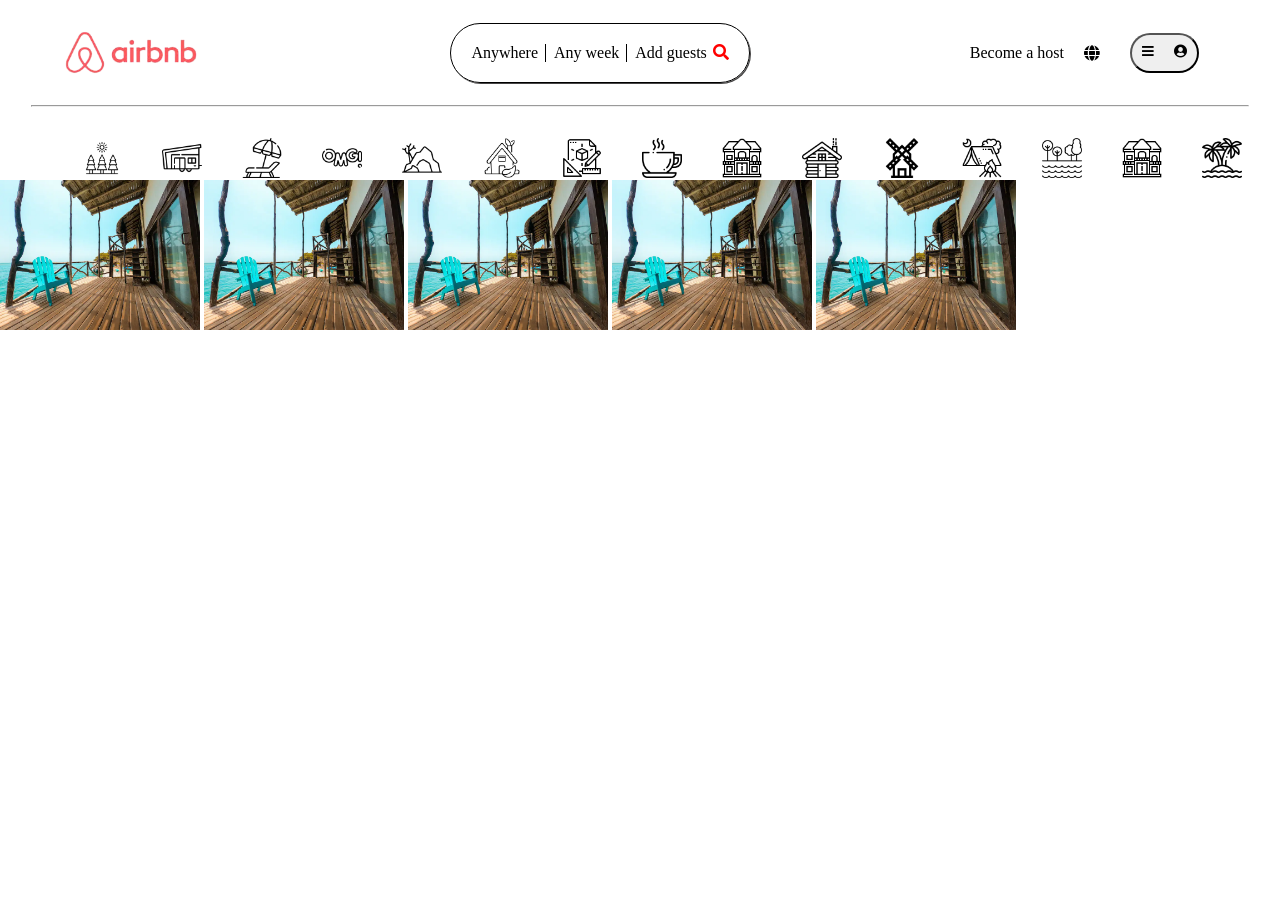
==== index.html @ 27204eac "add navbar" ====
<!DOCTYPE html>
<html lang="en">

<head>
    <meta charset="UTF-8">
    <meta http-equiv="X-UA-Compatible" content="IE=edge">
    <meta name="viewport" content="width=device-width, initial-scale=1.0">
    <link rel="stylesheet" href="/css/style.css">
    <link rel="shortcut icon" href="/img/download-removebg-preview.png" type="image/x-icon">
    <link rel="stylesheet" href="fontawesome-free-5.15.2-web/css/all.css">
    <title>Airbnb</title>

</head>

<body>
    <div class="navbar">
        <div class="first-layer">
            <div class="logo">
                <img src="/img/download-removebg-preview (1).png" alt="" width="200px" height="100px">
            </div>

            <div class="nav-links">
                <a href="" class="">Anywhere</a>
                <span class="navlink"></span>
                <a href="" class=""> Any week</a>
                <span class="navlink"></span>
                <a href="">Add guests</a>
                <i class="fa fa-search" aria-hidden="true" style="color: red;"></i>
            </div>
            <div class="new-container">
                <div class="p-tag">
                    <p>Become a host</p>
                </div>

                <div class="icons">
                    <i class="fa fa-globe" aria-hidden="true"></i>
                    <button>
                        <i class="fa fa-bars" aria-hidden="true"></i>
                        <i class="fa fa-user-circle" aria-hidden="true"></i>
                    </button>
                </div>
            </div>
        </div>
        <hr>
        <div class="second-layer">
            <div class="images">
                <img src="/img/trees.png" width="45px">
                <img src="/img/tiny-house.png" width="45px">
                <img src="/img/sunbed.png" width="45px">
                <img src="/img/omg.png" width="45px">
                <img src="/img/cave.png" width="45px">
                <img src="/img/green-house-removebg-preview.png" width="45px">
                <img src="/img/graphic-design.png" width="45px">
                <img src="/img/coffee-cup.png" width="45px">
                <img src="/img/home.png" width="45px">
                <img src="/img/cabin.png" width="45px">
                <img src="/img/windmill.png" width="45px">
                <img src="/img/tent.png" width="45px">
                <img src="/img/lake.png" width="45px">
                <img src="/img/home.png" width="45px">
                <img src="img/island.png" width="45px">
            </div>
        </div>
    </div>

    <!-- Container for the image gallery -->


    <!-- row col method -->
    <div class="row">
        <div class="col-2">
            <img src="/img/02f03e7a-59e4-40a9-b088-71021603fc66.webp" alt="">
            <img src="/img/02f03e7a-59e4-40a9-b088-71021603fc66.webp" alt="">
            <img src="/img/02f03e7a-59e4-40a9-b088-71021603fc66.webp" alt="">
            <img src="/img/02f03e7a-59e4-40a9-b088-71021603fc66.webp" alt="">
            <img src="/img/02f03e7a-59e4-40a9-b088-71021603fc66.webp" alt="">
        </div>
        
    </div>



    <!-- close -->
    <!-- <div class="container">
        <div class="mySlides">
            <img src="/img/02f03e7a-59e4-40a9-b088-71021603fc66.webp" style="width:50%">
        </div>

        <div class="mySlides">
            <img src="/img/1db5e3c8-6149-460f-9f23-695d9dd7a468.webp" style="width:50%">
        </div>

        <div class="mySlides">
            <img src="/img/2d3bdedf-6ffc-4c17-9a3a-a6cb02e2974f.webp" style="width:50%">
        </div>

        <div class="mySlides">
            <img src="/img/3ab26b8b-cc4c-4766-ad1a-dfa51538f2ac.webp" style="width:50%">
        </div>

        <div class="mySlides">
            <img src="/img/5b50ac57-8eca-4b8b-be51-43a7155ed37a.jpeg" style="width:50%">
        </div>

        <div class="mySlides">
            <img src="/img/7cf358b9-e8c5-4067-9ac5-014784387e22.jpeg" style="width:50%">
        </div>

        <div class="mySlides">
            <img src="/img/ce65e0e2-eeb8-4b4a-a4ae-48a7f37be4fc.webp" style="width:50%">
        </div>

        <div class="mySlides">
            <img src="/img/da933719-effb-448e-8732-e7fdc5e0951a.webp" style="width:50%">
        </div>

        <div class="mySlides">
            <img src="/img/df072e91-5a50-4c04-ac97-80aad69ec55d.webp" style="width:50%">
        </div>

        <div class="mySlides">
            <img src="/img/f1f4f807-b77f-4223-98f0-3afaa11520f6.webp" style="width:50%">
        </div>

        <div class="mySlides">
            <img src="/img/fa6ed6b1-1197-42de-831c-b58bb6d2a007.webp" style="width:50%">
        </div> -->











    </div>





</body>

</html>
---- css/style.css ----
* {
    margin: 0;
    padding: 0;
    box-sizing: border-box;
}

.navbar {
    margin-right: 30px;
    margin-left: 30px;
    box-shadow: rgb(158, 155, 155);
    border: 1px solid white;
}

.first-layer{
    display: flex;
    justify-content: space-between;
    align-items: center;    
}

.nav-links {
    display: flex;
    justify-content: space-between;
    box-shadow: 1px 1px rgb(71, 70, 70);
    width: 300px;
    padding: 20px 20px;
    border: 1px solid;
    border-radius: 90px;
    box-shadow: rgb(204, 197, 197);
}

.new-container {
    display: flex;
    justify-content: space-between;
    /* gap: 20px; */
    align-items: center;
}

.nav-links a {
    text-decoration: none;
    color: black;
}

.icons {
    display: flex;
    justify-content: space-between;
    align-items: center;
    gap: 30px;
    margin-left: 20px;
    margin-right: 50px;
}

button {
    display: flex;
    justify-content: space-around;
    gap: 20px;
    box-shadow: white;
    border-radius: 30px;
    height: 40px;
    padding: 10px;
}

.navlink{
    border-right: 1px solid black;
    margin-right: 2px; 
}

.second-layer{
    display: flex;
    border: 1px solid white;
}

.images{
    display: flex;
    width: 30px;
    height: 40px;
    justify-content: space-between;
    gap: 40px;
    margin-right: 50px;
    margin-left: 50px;
    margin-top: 30px;
}

.container{
    display: flex;
    margin-top: 60px;
    margin: 90px;
}

.row img{
    width: 200px;
}
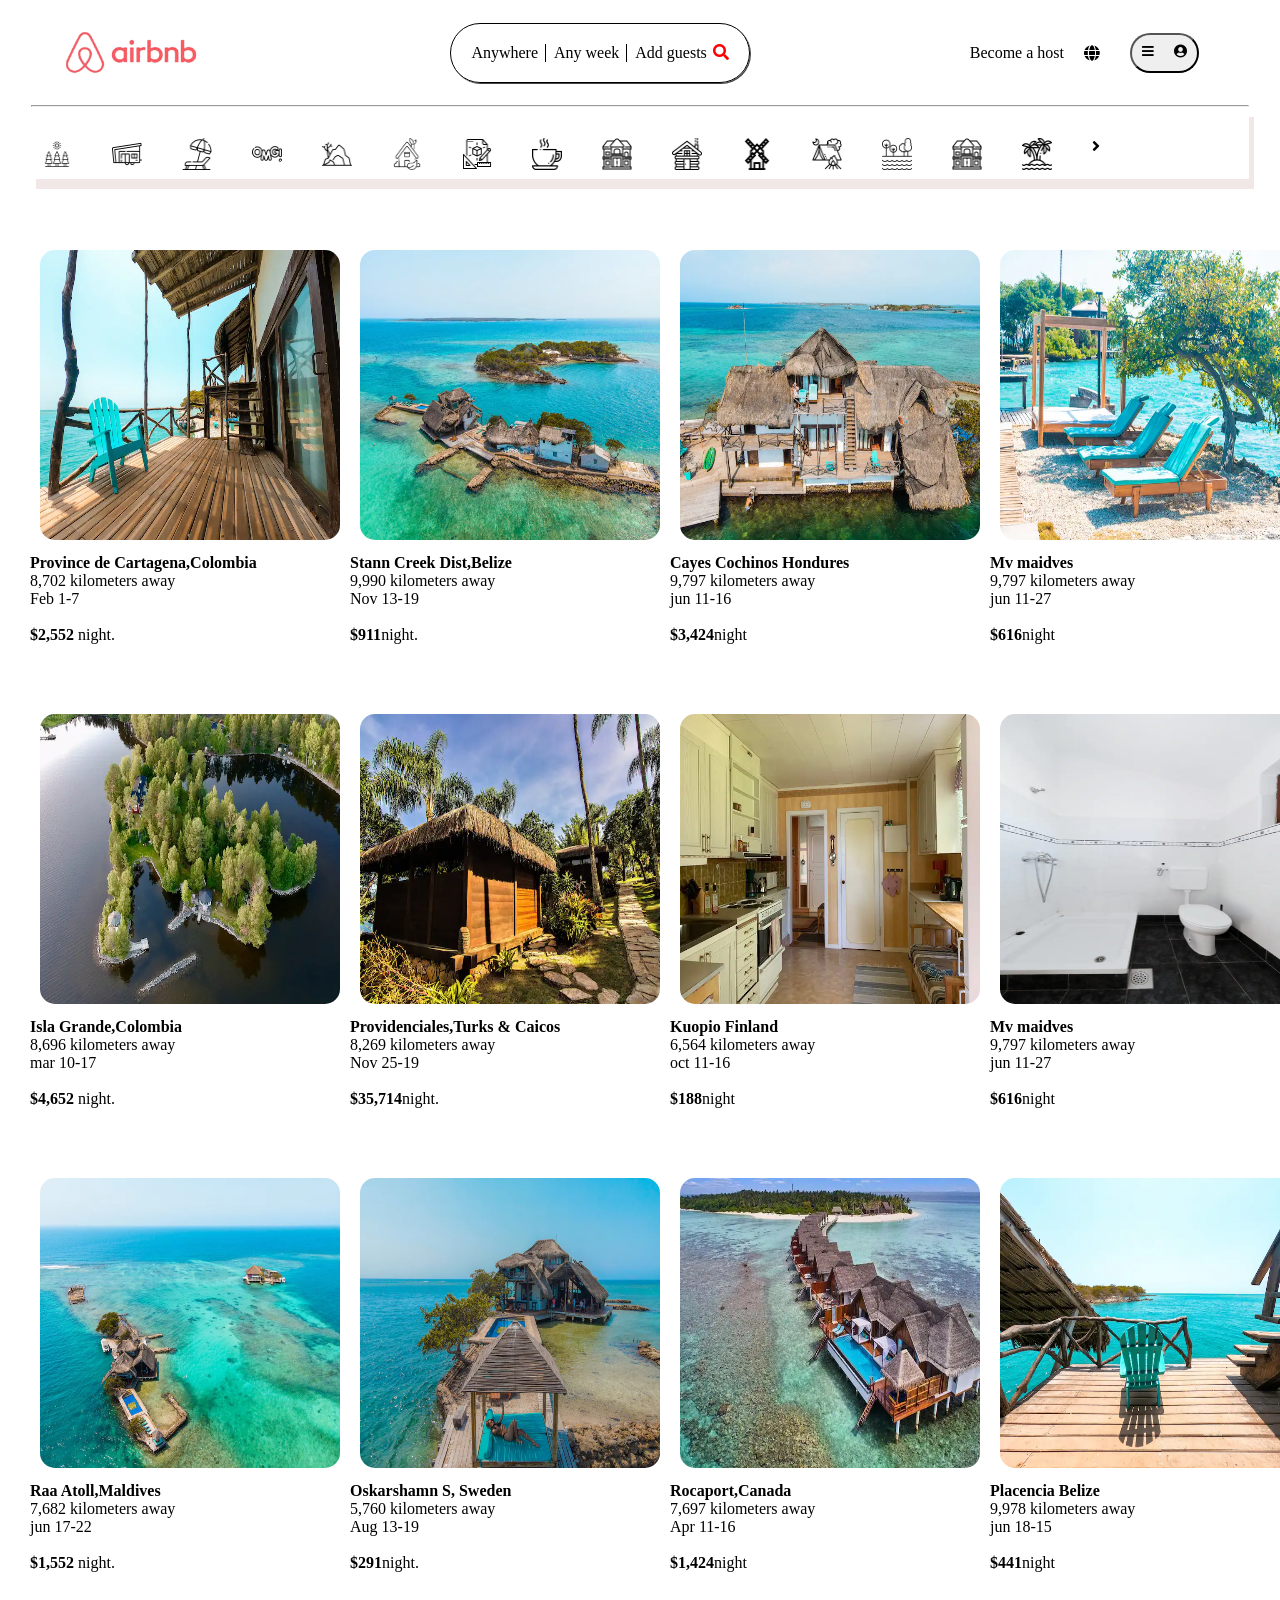
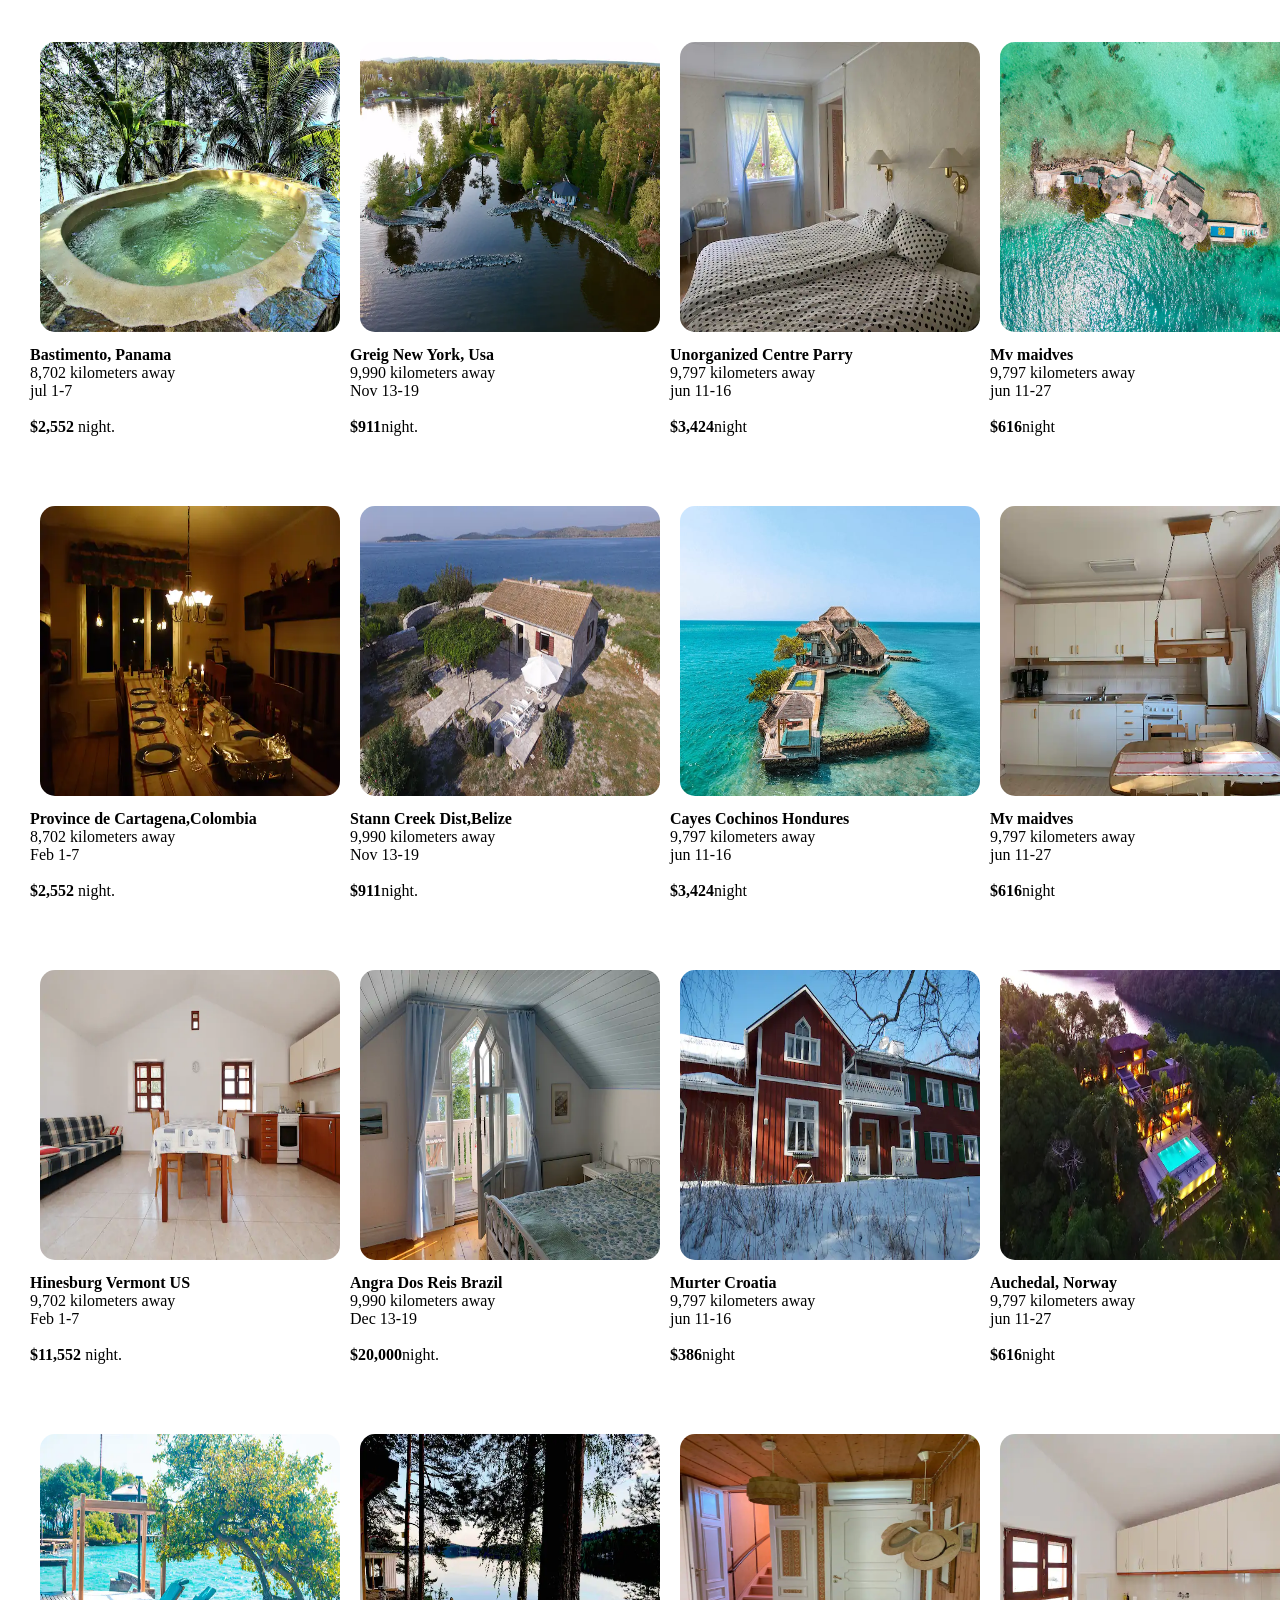
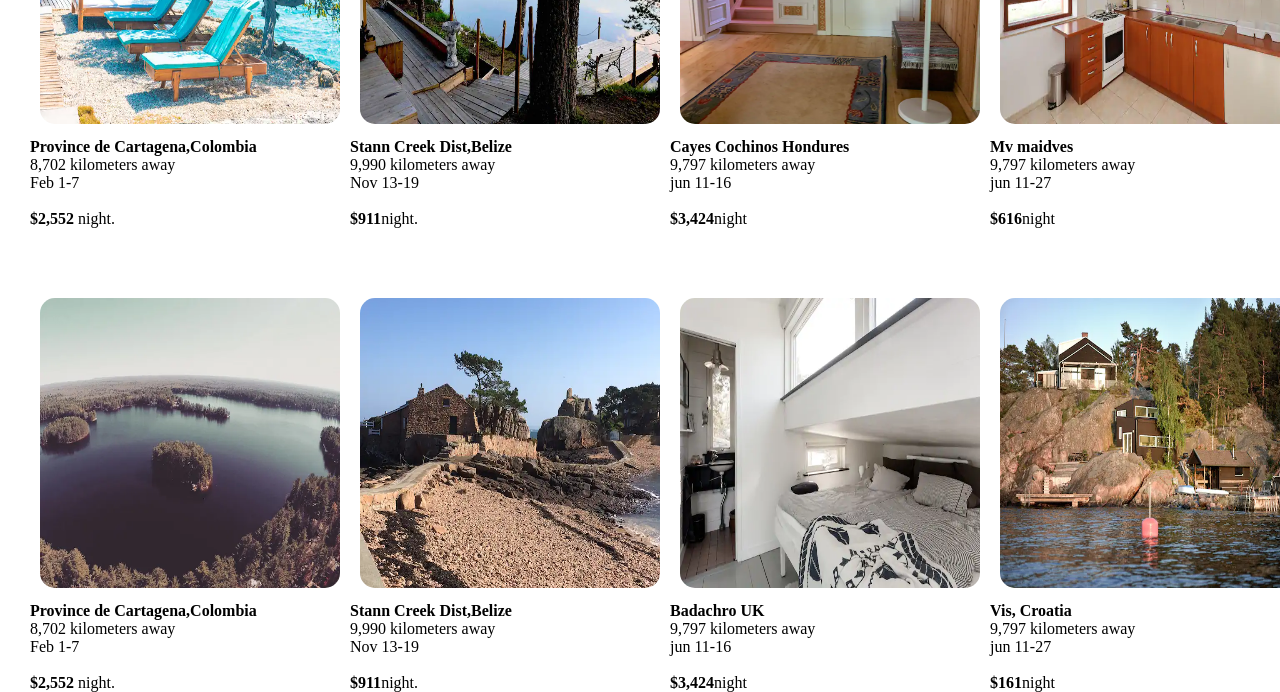
==== commit 07da2c0f: "complete navbar design, add body" ====
--- a/index.html
+++ b/index.html
@@ -44,100 +44,370 @@
         <hr>
         <div class="second-layer">
             <div class="images">
-                <img src="/img/trees.png" width="45px">
-                <img src="/img/tiny-house.png" width="45px">
-                <img src="/img/sunbed.png" width="45px">
-                <img src="/img/omg.png" width="45px">
-                <img src="/img/cave.png" width="45px">
-                <img src="/img/green-house-removebg-preview.png" width="45px">
-                <img src="/img/graphic-design.png" width="45px">
-                <img src="/img/coffee-cup.png" width="45px">
-                <img src="/img/home.png" width="45px">
-                <img src="/img/cabin.png" width="45px">
-                <img src="/img/windmill.png" width="45px">
-                <img src="/img/tent.png" width="45px">
-                <img src="/img/lake.png" width="45px">
-                <img src="/img/home.png" width="45px">
-                <img src="img/island.png" width="45px">
+                <img src="/img/trees.png">
+                <img src="/img/tiny-house.png">
+                <img src="/img/sunbed.png">
+                <img src="/img/omg.png">
+                <img src="/img/cave.png">
+                <img src="/img/green-house-removebg-preview.png">
+                <img src="/img/graphic-design.png">
+                <img src="/img/coffee-cup.png">
+                <img src="/img/home.png">
+                <img src="/img/cabin.png">
+                <img src="/img/windmill.png">
+                <img src="/img/tent.png">
+                <img src="/img/lake.png">
+                <img src="/img/home.png">
+                <img src="img/island.png">
+                <i class="fa fa-angle-right" aria-hidden="true"></i>
             </div>
         </div>
     </div>
 
-    <!-- Container for the image gallery -->
-
-
-    <!-- row col method -->
-    <div class="row">
-        <div class="col-2">
-            <img src="/img/02f03e7a-59e4-40a9-b088-71021603fc66.webp" alt="">
-            <img src="/img/02f03e7a-59e4-40a9-b088-71021603fc66.webp" alt="">
-            <img src="/img/02f03e7a-59e4-40a9-b088-71021603fc66.webp" alt="">
-            <img src="/img/02f03e7a-59e4-40a9-b088-71021603fc66.webp" alt="">
-            <img src="/img/02f03e7a-59e4-40a9-b088-71021603fc66.webp" alt="">
-        </div>
-        
-    </div>
-
-
-
-    <!-- close -->
-    <!-- <div class="container">
-        <div class="mySlides">
-            <img src="/img/02f03e7a-59e4-40a9-b088-71021603fc66.webp" style="width:50%">
-        </div>
-
-        <div class="mySlides">
-            <img src="/img/1db5e3c8-6149-460f-9f23-695d9dd7a468.webp" style="width:50%">
-        </div>
-
-        <div class="mySlides">
-            <img src="/img/2d3bdedf-6ffc-4c17-9a3a-a6cb02e2974f.webp" style="width:50%">
-        </div>
-
-        <div class="mySlides">
-            <img src="/img/3ab26b8b-cc4c-4766-ad1a-dfa51538f2ac.webp" style="width:50%">
-        </div>
-
-        <div class="mySlides">
-            <img src="/img/5b50ac57-8eca-4b8b-be51-43a7155ed37a.jpeg" style="width:50%">
-        </div>
-
-        <div class="mySlides">
-            <img src="/img/7cf358b9-e8c5-4067-9ac5-014784387e22.jpeg" style="width:50%">
-        </div>
-
-        <div class="mySlides">
-            <img src="/img/ce65e0e2-eeb8-4b4a-a4ae-48a7f37be4fc.webp" style="width:50%">
-        </div>
-
-        <div class="mySlides">
-            <img src="/img/da933719-effb-448e-8732-e7fdc5e0951a.webp" style="width:50%">
-        </div>
-
-        <div class="mySlides">
-            <img src="/img/df072e91-5a50-4c04-ac97-80aad69ec55d.webp" style="width:50%">
-        </div>
-
-        <div class="mySlides">
-            <img src="/img/f1f4f807-b77f-4223-98f0-3afaa11520f6.webp" style="width:50%">
-        </div>
-
-        <div class="mySlides">
-            <img src="/img/fa6ed6b1-1197-42de-831c-b58bb6d2a007.webp" style="width:50%">
-        </div> -->
-
-
-
-
-
-
-
-
-
-
-
-    </div>
-
+    <div class="container">
+        <div class="mySlides">
+            <img src="/img/02f03e7a-59e4-40a9-b088-71021603fc66.webp" class="font">
+            <p>
+                <b>Province de Cartagena,Colombia</b><br>
+                8,702 kilometers away <br>
+                Feb 1-7
+                <br><br>
+                <b>$2,552</b> night.
+            </p>
+        </div>
+
+        <div class="mySlides">
+            <img src="/img/1db5e3c8-6149-460f-9f23-695d9dd7a468.webp" class="font">
+            <p><b>Stann Creek Dist,Belize</b><br>
+                9,990 kilometers away <br>
+                Nov 13-19
+                <br><br>
+                <b>$911</b>night.
+            </p>
+        </div>
+
+        <div class="mySlides">
+            <img src="/img/2d3bdedf-6ffc-4c17-9a3a-a6cb02e2974f.webp" class="font">
+            <p><b>Cayes Cochinos Hondures</b><br>
+                9,797 kilometers away <br>
+                jun 11-16
+                <br><br>
+                <b>$3,424</b>night
+            </p>
+        </div>
+
+        <div class="mySlides">
+            <img src="/img/3ab26b8b-cc4c-4766-ad1a-dfa51538f2ac.webp" class="font">
+            <p><b>Mv maidves</b><br>
+                9,797 kilometers away <br>
+                jun 11-27
+                <br><br>
+                <b>$616</b>night
+            </p>
+        </div>
+    </div>
+
+
+    <div class="container">
+        <div class="mySlides">
+            <img src="/img/c0e10c8f-d0c3-4875-bae8-0f664a55bbc6.webp" class="font">
+            <p>
+                <b>Isla Grande,Colombia</b><br>
+                8,696 kilometers away <br>
+                mar 10-17
+                <br><br>
+                <b>$4,652</b> night.
+            </p>
+        </div>
+
+        <div class="mySlides">
+            <img src="/img/eecb330a-2f70-4546-8cc1-e11195409f6b.webp" class="font">
+            <p><b>Providenciales,Turks & Caicos</b><br>
+                8,269 kilometers away <br>
+                Nov 25-19
+                <br><br>
+                <b>$35,714</b>night.
+            </p>
+        </div>
+
+        <div class="mySlides">
+            <img src="/img/e3e20bc2-7a51-4d17-bc3c-e04f9df73155.webp" class="font">
+            <p><b>Kuopio Finland</b><br>
+                6,564 kilometers away <br>
+                oct 11-16
+                <br><br>
+                <b>$188</b>night
+            </p>
+        </div>
+
+        <div class="mySlides">
+            <img src="/img/e0e9b6a7-aa42-44ce-92d2-edae0b84a7ea.webp" class="font">
+            <p><b>Mv maidves</b><br>
+                9,797 kilometers away <br>
+                jun 11-27
+                <br><br>
+                <b>$616</b>night
+            </p>
+        </div>
+    </div>
+
+    <div class="container">
+        <div class="mySlides">
+            <img src="/img/df072e91-5a50-4c04-ac97-80aad69ec55d.webp" class="font">
+            <p>
+                <b>Raa Atoll,Maldives</b><br>
+                7,682 kilometers away <br>
+                jun 17-22
+                <br><br>
+                <b>$1,552</b> night.
+            </p>
+        </div>
+
+        <div class="mySlides">
+            <img src="/img/da933719-effb-448e-8732-e7fdc5e0951a.webp" class="font">
+            <p><b>Oskarshamn S, Sweden</b><br>
+                5,760 kilometers away <br>
+                Aug 13-19
+                <br><br>
+                <b>$291</b>night.
+            </p>
+        </div>
+
+        <div class="mySlides">
+            <img src="/img/d727cf6e-4787-4b38-a86f-0cd8d91d02b2.webp" class="font">
+            <p><b>Rocaport,Canada</b><br>
+                7,697 kilometers away <br>
+                Apr 11-16
+                <br><br>
+                <b>$1,424</b>night
+            </p>
+        </div>
+
+        <div class="mySlides">
+            <img src="/img/ce65e0e2-eeb8-4b4a-a4ae-48a7f37be4fc.webp" class="font">
+            <p><b>Placencia Belize</b><br>
+                9,978 kilometers away <br>
+                jun 18-15
+                <br><br>
+                <b>$441</b>night
+            </p>
+        </div>
+    </div>
+
+    <div class="container">
+        <div class="mySlides">
+            <img src="/img/ccec5463-c9fc-4b2d-850b-d9b15eccf468.webp" class="font">
+            <p>
+                <b>Bastimento, Panama</b><br>
+                8,702 kilometers away <br>
+                jul 1-7
+                <br><br>
+                <b>$2,552</b> night.
+            </p>
+        </div>
+
+        <div class="mySlides">
+            <img src="/img/bce3df01-38a9-4b81-a7e0-78adf6848d72.webp" class="font">
+            <p><b>Greig New York, Usa</b><br>
+                9,990 kilometers away <br>
+                Nov 13-19
+                <br><br>
+                <b>$911</b>night.
+            </p>
+        </div>
+
+        <div class="mySlides">
+            <img src="/img/a604112b-725f-4527-b857-bf537ee2585a.webp" class="font">
+            <p><b>Unorganized Centre Parry </b><br>
+                9,797 kilometers away <br>
+                jun 11-16
+                <br><br>
+                <b>$3,424</b>night
+            </p>
+        </div>
+
+        <div class="mySlides">
+            <img src="/img/9b06d931-4837-46b2-acc3-f5c4d44fc979.webp" class="font">
+            <p><b>Mv maidves</b><br>
+                9,797 kilometers away <br>
+                jun 11-27
+                <br><br>
+                <b>$616</b>night
+            </p>
+        </div>
+    </div>
+
+    <div class="container">
+        <div class="mySlides">
+            <img src="/img/9a9f507e-3307-4628-b4d6-83df2e8604bb.webp" class="font">
+            <p>
+                <b>Province de Cartagena,Colombia</b><br>
+                8,702 kilometers away <br>
+                Feb 1-7
+                <br><br>
+                <b>$2,552</b> night.
+            </p>
+        </div>
+
+        <div class="mySlides">
+            <img src="/img/9a913df5-4c6e-4833-b0c4-6f0084666f79.webp" class="font">
+            <p><b>Stann Creek Dist,Belize</b><br>
+                9,990 kilometers away <br>
+                Nov 13-19
+                <br><br>
+                <b>$911</b>night.
+            </p>
+        </div>
+
+        <div class="mySlides">
+            <img src="/img/7cf358b9-e8c5-4067-9ac5-014784387e22.jpeg" class="font">
+            <p><b>Cayes Cochinos Hondures</b><br>
+                9,797 kilometers away <br>
+                jun 11-16
+                <br><br>
+                <b>$3,424</b>night
+            </p>
+        </div>
+
+        <div class="mySlides">
+            <img src="/img/722a6794-f208-478c-a104-9711003e6615.webp" class="font">
+            <p><b>Mv maidves</b><br>
+                9,797 kilometers away <br>
+                jun 11-27
+                <br><br>
+                <b>$616</b>night
+            </p>
+        </div>
+    </div>
+
+    <div class="container">
+        <div class="mySlides">
+            <img src="/img/57fd9c4e-b632-4569-ac5f-b3bc3eab3644.webp" class="font">
+            <p>
+                <b>Hinesburg Vermont US</b><br>
+                9,702 kilometers away <br>
+                Feb 1-7
+                <br><br>
+                <b>$11,552</b> night.
+            </p>
+        </div>
+
+        <div class="mySlides">
+            <img src="/img/4beaa158-621c-42dc-9941-d9605e252db4.webp" class="font">
+            <p><b>Angra Dos Reis Brazil</b><br>
+                9,990 kilometers away <br>
+                Dec 13-19
+                <br><br>
+                <b>$20,000</b>night.
+            </p>
+        </div>
+
+        <div class="mySlides">
+            <img src="/img/4b67a4b2-7f76-4bc0-b8cb-5a1ca67882e5.webp" class="font">
+            <p><b>Murter Croatia</b><br>
+                9,797 kilometers away <br>
+                jun 11-16
+                <br><br>
+                <b>$386</b>night
+            </p>
+        </div>
+
+        <div class="mySlides">
+            <img src="/img/3e37a3ee-6471-4356-b7ca-6856ab59b104.webp" class="font">
+            <p><b>Auchedal, Norway</b><br>
+                9,797 kilometers away <br>
+                jun 11-27
+                <br><br>
+                <b>$616</b>night
+            </p>
+        </div>
+    </div>
+
+    <div class="container">
+        <div class="mySlides">
+            <img src="/img/3ab26b8b-cc4c-4766-ad1a-dfa51538f2ac.webp" class="font">
+            <p>
+                <b>Province de Cartagena,Colombia</b><br>
+                8,702 kilometers away <br>
+                Feb 1-7
+                <br><br>
+                <b>$2,552</b> night.
+            </p>
+        </div>
+
+        <div class="mySlides">
+            <img src="/img/1c5fbd87-85c3-4ca6-8629-f8a2bac13b50.webp" class="font">
+            <p><b>Stann Creek Dist,Belize</b><br>
+                9,990 kilometers away <br>
+                Nov 13-19
+                <br><br>
+                <b>$911</b>night.
+            </p>
+        </div>
+
+        <div class="mySlides">
+            <img src="/img/0894e3d8-731d-47e9-93be-17e9332cf262.webp" class="font">
+            <p><b>Cayes Cochinos Hondures</b><br>
+                9,797 kilometers away <br>
+                jun 11-16
+                <br><br>
+                <b>$3,424</b>night
+            </p>
+        </div>
+
+        <div class="mySlides">
+            <img src="/img/08727760-f841-4077-a03e-2c0540eaa246.webp" class="font">
+            <p><b>Mv maidves</b><br>
+                9,797 kilometers away <br>
+                jun 11-27
+                <br><br>
+                <b>$616</b>night
+            </p>
+        </div>
+    </div>
+
+    <div class="container">
+        <div class="mySlides">
+            <img src="/img/image1.webp" class="font">
+            <p>
+                <b>Province de Cartagena,Colombia</b><br>
+                8,702 kilometers away <br>
+                Feb 1-7
+                <br><br>
+                <b>$2,552</b> night.
+            </p>
+        </div>
+
+        <div class="mySlides">
+            <img src="/img/image2.webp" class="font">
+            <p><b>Stann Creek Dist,Belize</b><br>
+                9,990 kilometers away <br>
+                Nov 13-19
+                <br><br>
+                <b>$911</b>night.
+            </p>
+        </div>
+
+        <div class="mySlides">
+            <img src="/img/image3.webp" class="font">
+            <p><b>Badachro UK</b><br>
+                9,797 kilometers away <br>
+                jun 11-16
+                <br><br>
+                <b>$3,424</b>night
+            </p>
+        </div>
+
+        <div class="mySlides">
+            <img src="/img/image4.webp" class="font">
+            <p><b>Vis, Croatia</b><br>
+                9,797 kilometers away <br>
+                jun 11-27
+                <br><br>
+                <b>$161</b>night
+            </p>
+        </div>
+    </div>
 
 
 
--- a/css/style.css
+++ b/css/style.css
@@ -11,10 +11,10 @@
     border: 1px solid white;
 }
 
-.first-layer{
+.first-layer {
     display: flex;
     justify-content: space-between;
-    align-items: center;    
+    align-items: center;
 }
 
 .nav-links {
@@ -59,33 +59,46 @@
     padding: 10px;
 }
 
-.navlink{
+.navlink {
     border-right: 1px solid black;
-    margin-right: 2px; 
+    margin-right: 2px;
 }
 
-.second-layer{
+.second-layer {
     display: flex;
     border: 1px solid white;
+    box-shadow: 5px 10px rgb(241, 231, 231);
 }
 
-.images{
+.images {
     display: flex;
     width: 30px;
     height: 40px;
     justify-content: space-between;
     gap: 40px;
-    margin-right: 50px;
-    margin-left: 50px;
+    margin-right: 80px;
+    margin-left: 10px;
     margin-top: 30px;
 }
 
-.container{
+.images img{
+    width: 100%;
+    height: 80%;
+}
+
+.container {
     display: flex;
     margin-top: 60px;
-    margin: 90px;
+    margin-left: 30px;
+    margin-right: 30px;
+    justify-content: space-between;
 }
 
-.row img{
-    width: 200px;
-}+.font {
+    width: 300px;
+    height: 290px;
+    margin: 10px;
+    border-radius: 15px;
+}
+
+
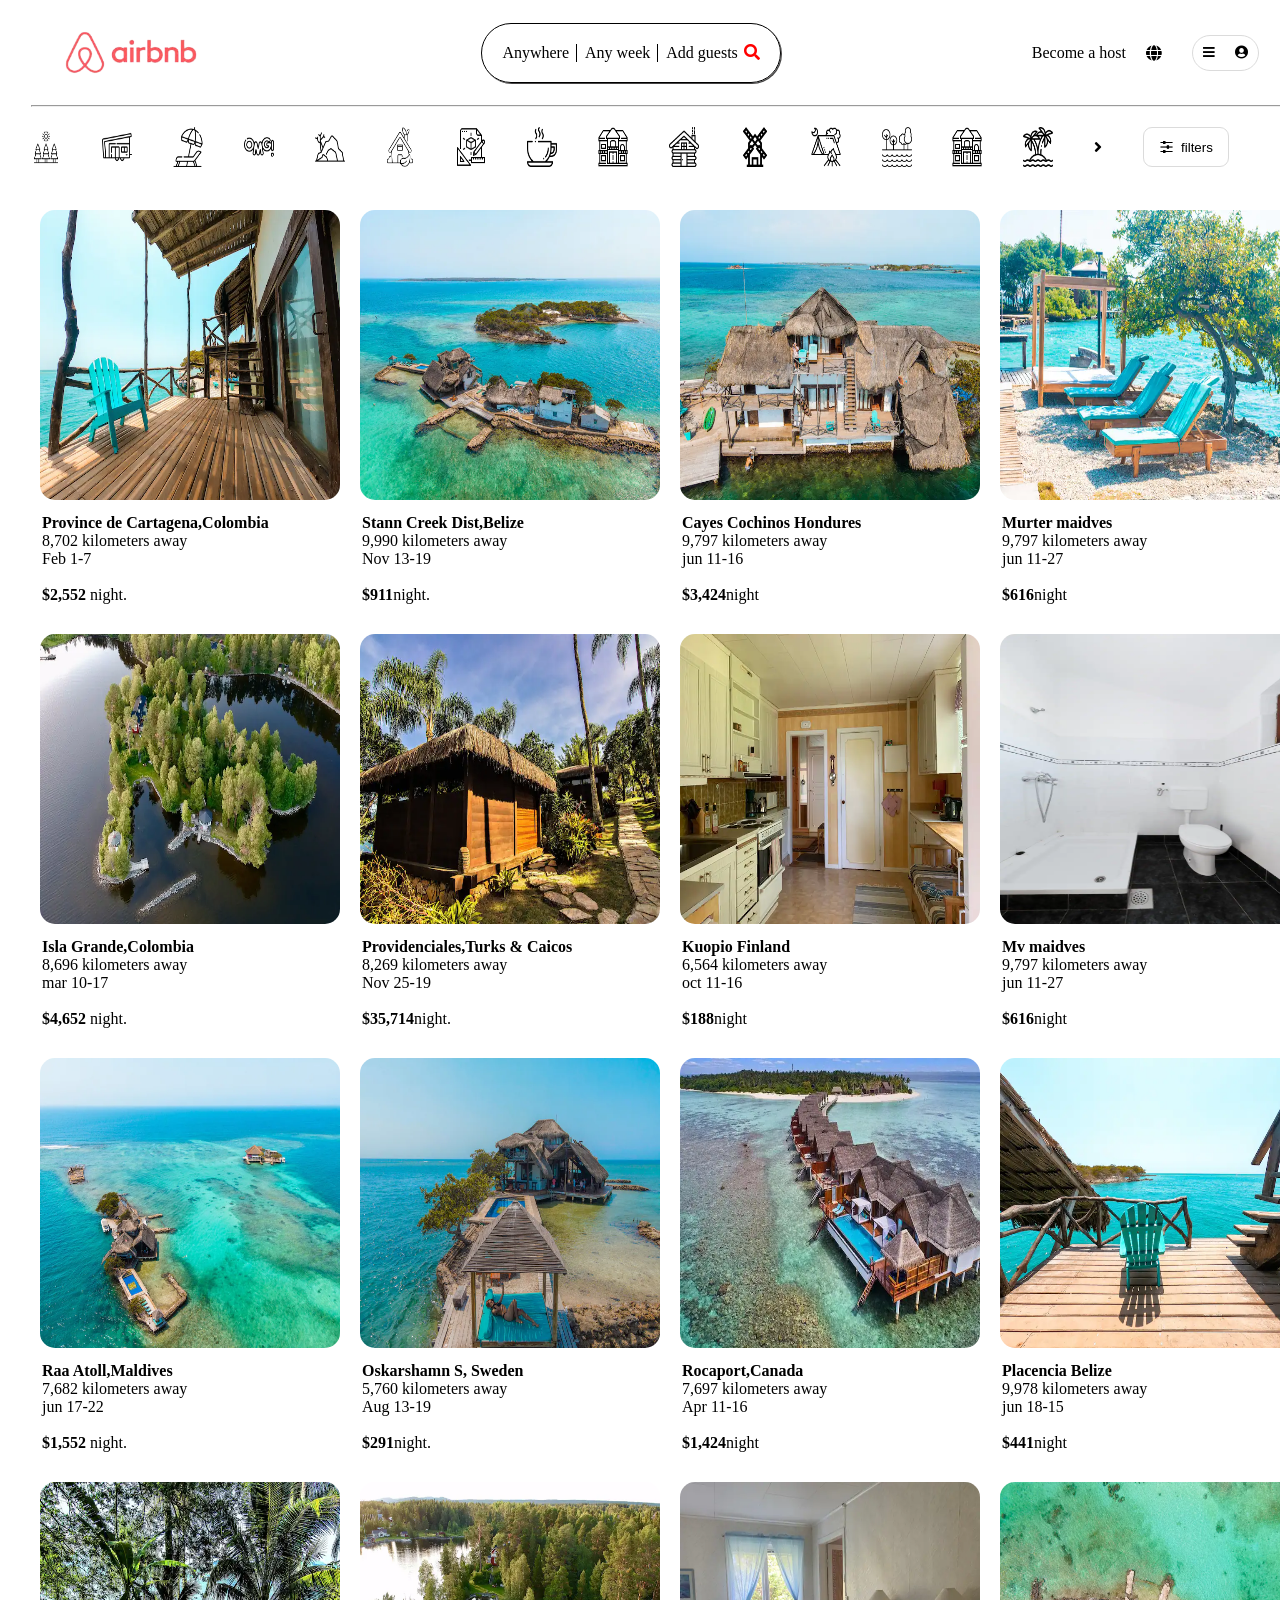
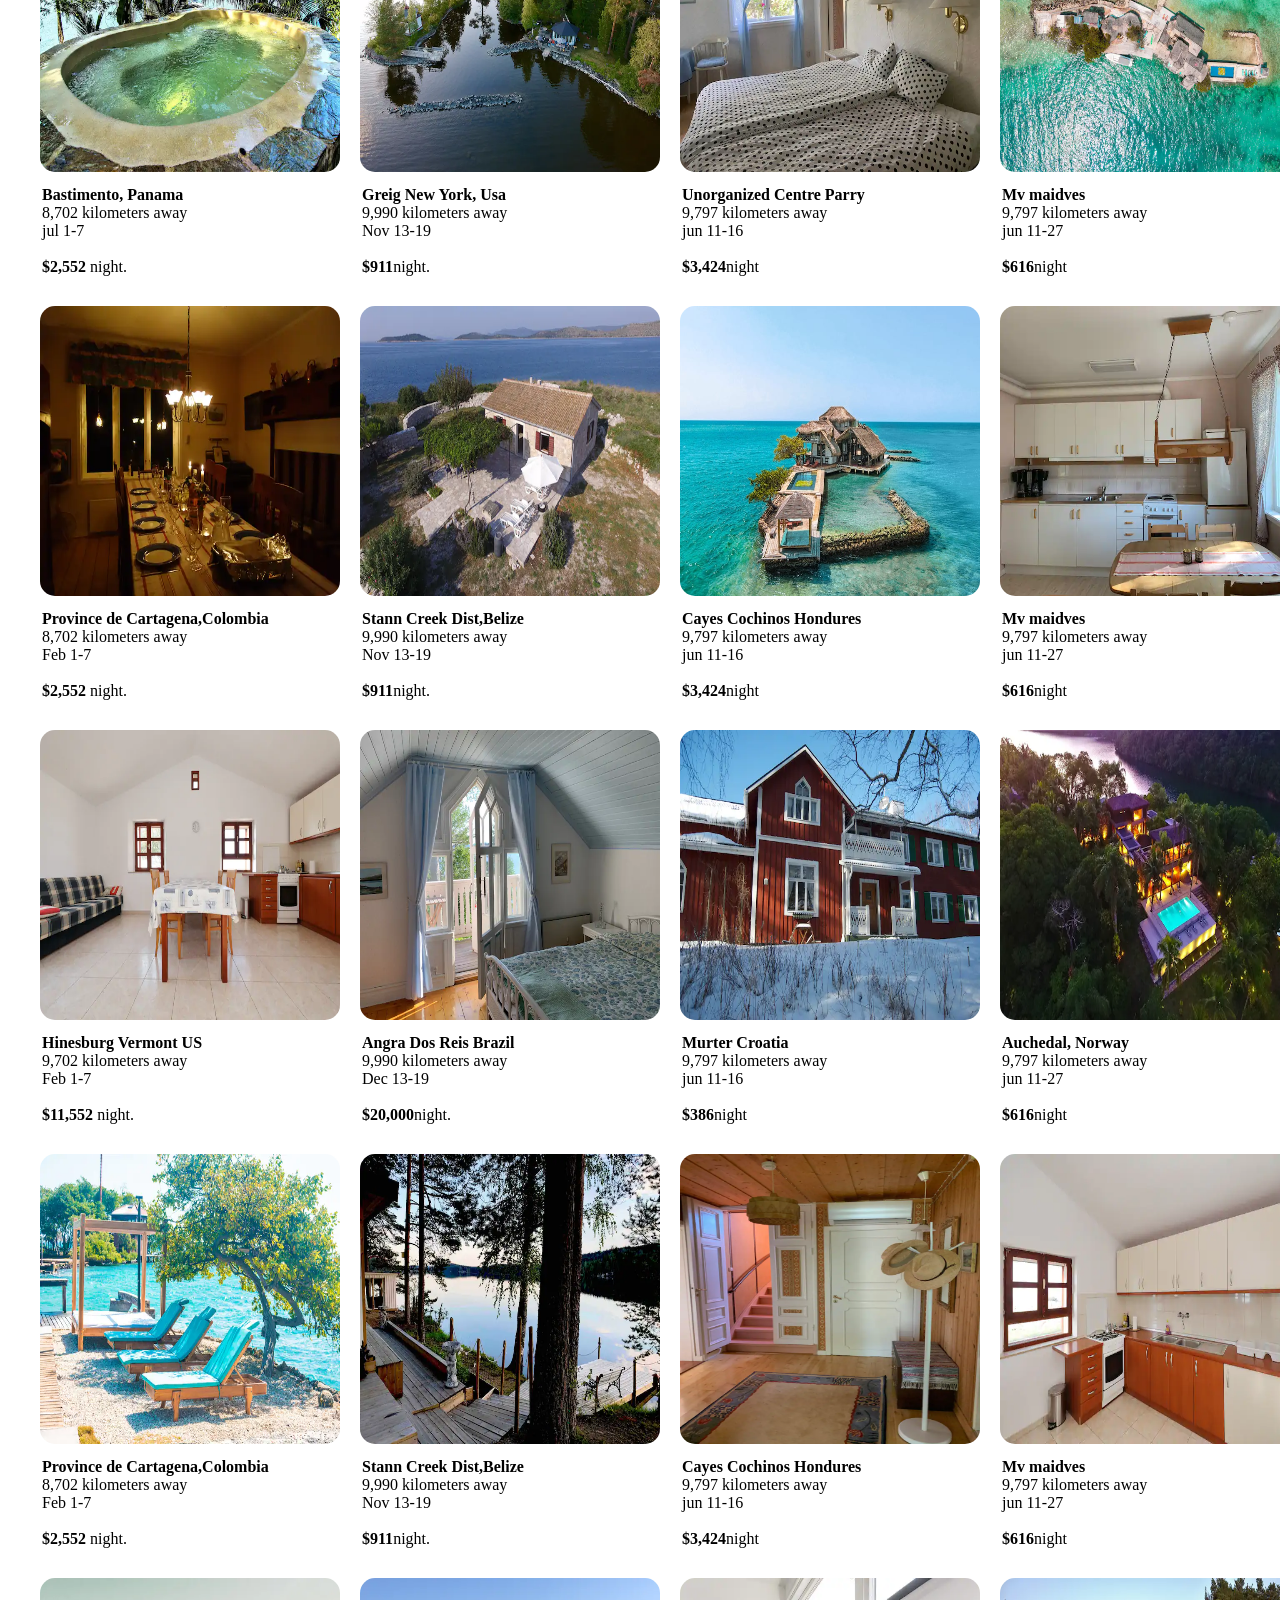
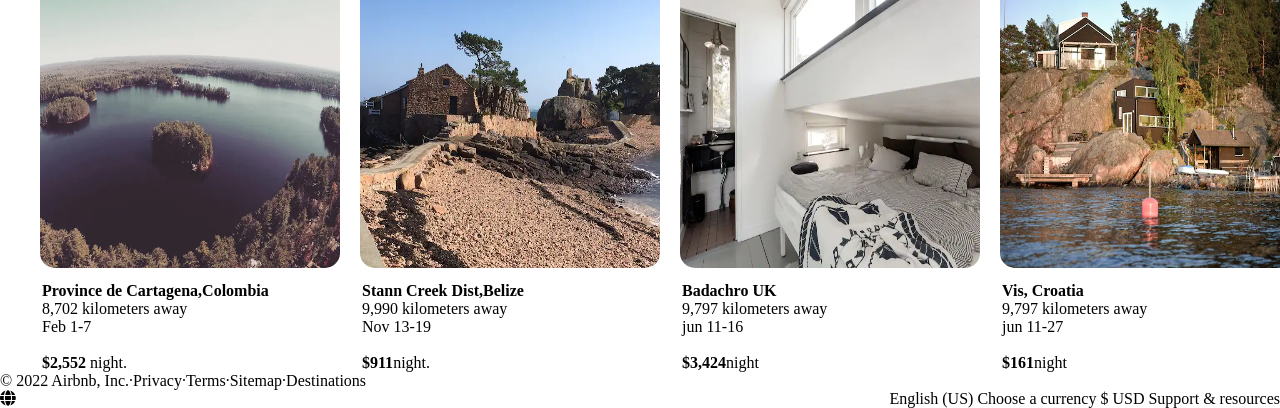
==== commit 563e871f: "footer" ====
--- a/index.html
+++ b/index.html
@@ -34,7 +34,7 @@
 
                 <div class="icons">
                     <i class="fa fa-globe" aria-hidden="true"></i>
-                    <button>
+                    <button class="btn-navbar">
                         <i class="fa fa-bars" aria-hidden="true"></i>
                         <i class="fa fa-user-circle" aria-hidden="true"></i>
                     </button>
@@ -44,27 +44,31 @@
         <hr>
         <div class="second-layer">
             <div class="images">
-                <img src="/img/trees.png">
-                <img src="/img/tiny-house.png">
-                <img src="/img/sunbed.png">
-                <img src="/img/omg.png">
-                <img src="/img/cave.png">
-                <img src="/img/green-house-removebg-preview.png">
-                <img src="/img/graphic-design.png">
-                <img src="/img/coffee-cup.png">
-                <img src="/img/home.png">
-                <img src="/img/cabin.png">
-                <img src="/img/windmill.png">
-                <img src="/img/tent.png">
-                <img src="/img/lake.png">
-                <img src="/img/home.png">
-                <img src="img/island.png">
+                <img class="nav-icons" src="/img/trees.png" />
+                <img class="nav-icons" src="/img/tiny-house.png" />
+                <img class="nav-icons" src="/img/sunbed.png" />
+                <img class="nav-icons" src="/img/omg.png" />
+                <img class="nav-icons" src="/img/cave.png" />
+                <img class="nav-icons" src="/img/green-house-removebg-preview.png" />
+                <img class="nav-icons" src="/img/graphic-design.png" />
+                <img class="nav-icons" src="/img/coffee-cup.png" />
+                <img class="nav-icons" src="/img/home.png" />
+                <img class="nav-icons" src="/img/cabin.png">
+                <img class="nav-icons" src="/img/windmill.png" />
+                <img class="nav-icons" src="/img/tent.png" />
+                <img class="nav-icons" src="/img/lake.png" />
+                <img class="nav-icons" src="/img/home.png" />
+                <img class="nav-icons" src="img/island.png" />
                 <i class="fa fa-angle-right" aria-hidden="true"></i>
+                <button class="filter-btn">
+                    <img class="filter-icon" src="/img/filter (1).png" alt="" />
+                    <p>filters</p>
+                </button>
             </div>
         </div>
     </div>
 
-    <div class="container">
+    <div class="container-1">
         <div class="mySlides">
             <img src="/img/02f03e7a-59e4-40a9-b088-71021603fc66.webp" class="font">
             <p>
@@ -98,7 +102,7 @@
 
         <div class="mySlides">
             <img src="/img/3ab26b8b-cc4c-4766-ad1a-dfa51538f2ac.webp" class="font">
-            <p><b>Mv maidves</b><br>
+            <p><b>Murter maidves</b><br>
                 9,797 kilometers away <br>
                 jun 11-27
                 <br><br>
@@ -409,8 +413,21 @@
         </div>
     </div>
 
-
-
+    <footer class="footer">
+        <div class="footer1">
+            <p>© 2022 Airbnb, Inc.·Privacy·Terms·Sitemap·Destinations</p>
+        </div>
+
+        <div class="footer2">
+            <i class="fa fa-globe" aria-hidden="true"></i>
+            <p>English (US)
+                Choose a currency
+                $
+                USD
+
+                Support & resources</p>
+        </div>
+    </footer>
 
 </body>
 
--- a/css/style.css
+++ b/css/style.css
@@ -9,6 +9,14 @@
     margin-left: 30px;
     box-shadow: rgb(158, 155, 155);
     border: 1px solid white;
+
+}
+
+.navbar {
+    background-color: white;
+    width: 100%;
+    top: 0%;
+    position: fixed;
 }
 
 .first-layer {
@@ -49,14 +57,32 @@
     margin-right: 50px;
 }
 
-button {
+.btn-navbar {
     display: flex;
     justify-content: space-around;
-    gap: 20px;
+    /* gap: 20px; */
+    grid-column-gap: 20px;
     box-shadow: white;
     border-radius: 30px;
-    height: 40px;
     padding: 10px;
+    background-color: transparent;
+    border: 1px solid rgb(219, 219, 219);
+}
+
+.filter-btn {
+    display: flex;
+    border-radius: 9px;
+    align-items: center;
+    padding: 10px 15px;
+    grid-column-gap: 7px;
+    border: 1px solid rgb(219, 219, 219);
+    background-color: transparent;
+    margin-right: 80px;
+}
+
+.filter-icon {
+    width: 15px;
+    height: 18px;
 }
 
 .navlink {
@@ -66,29 +92,25 @@
 
 .second-layer {
     display: flex;
-    border: 1px solid white;
-    box-shadow: 5px 10px rgb(241, 231, 231);
+    width: 100%;
+    padding: 20px 0px;
 }
 
 .images {
     display: flex;
+    width: 100%;
+    justify-content: space-between;
+    align-items: center;
+}
+
+.nav-icons {
     width: 30px;
     height: 40px;
-    justify-content: space-between;
-    gap: 40px;
-    margin-right: 80px;
-    margin-left: 10px;
-    margin-top: 30px;
-}
-
-.images img{
-    width: 100%;
-    height: 80%;
 }
 
 .container {
     display: flex;
-    margin-top: 60px;
+    margin-top: 20px;
     margin-left: 30px;
     margin-right: 30px;
     justify-content: space-between;
@@ -101,4 +123,115 @@
     border-radius: 15px;
 }
 
-
+.mySlides p {
+    padding-left: 12px;
+}
+
+.container-1 {
+    display: flex;
+    margin-top: 200px;
+    margin-left: 30px;
+    margin-right: 30px;
+    justify-content: space-between;
+    /* font-family: 'Poppins', sans-serif;
+    line-height: 1-9; */
+}
+
+/* 
+@import url('https://fonts.googleapis.com/css2?family=Poppins:wght@300;400;700;900&display=swap');
+
+body {
+    line-height: 1-5;
+    font-family: 'Poppins', sans-serif;
+}
+
+.container-f {
+    max-width: 1170px;
+    background-color: whitesmoke;
+    margin: auto;
+}
+
+.row {
+    display: flex;
+    flex-wrap: wrap;
+}
+
+ul {
+    list-style: none;
+}
+
+.footer {
+    padding-right: 30px;
+    padding-left: 30px;
+}
+
+.footer-col {
+    width: 25%;
+    padding: 0 15px;
+}
+
+.footer-col h4 {
+    font-size: 18px;
+    margin-bottom: 10px;
+    text-transform: capitalize;
+    font-weight: 500;
+    position: relative;
+}
+
+.footer-col h4::before {
+    content: '';
+    position: absolute;
+    left: 0;
+    bottom: -4px;
+    background-color: gray;
+    height: 2px;
+    box-sizing: border-box;
+    width: 50px;
+}
+
+.footer-col ul li:not(:last-child) {
+    margin-bottom: 20px;
+}
+
+.footer-col ul li a {
+    font-size: 16px;
+    text-transform: capitalize;
+    color: gray;
+    text-decoration: none;
+    font-weight: 300;
+    color: black;
+    display: block;
+    transition: all 0.3s ease;
+}
+
+
+.footer-col ul li a:hover {
+    color: #ffffff;
+    padding-left: 8px;
+}
+
+/* responsive */
+
+.footer1 {
+    display: flex;
+}
+
+.footer2 {
+    display: flex;
+    justify-content: space-between;
+}
+
+@media(max-width:767px) {
+    .footer-col {
+        width: 50%;
+        margin-bottom: 30px;
+    }
+}
+
+@media(max-width:574px) {
+    .footer-col {
+        width: 100%;
+    }
+}
+
+*/
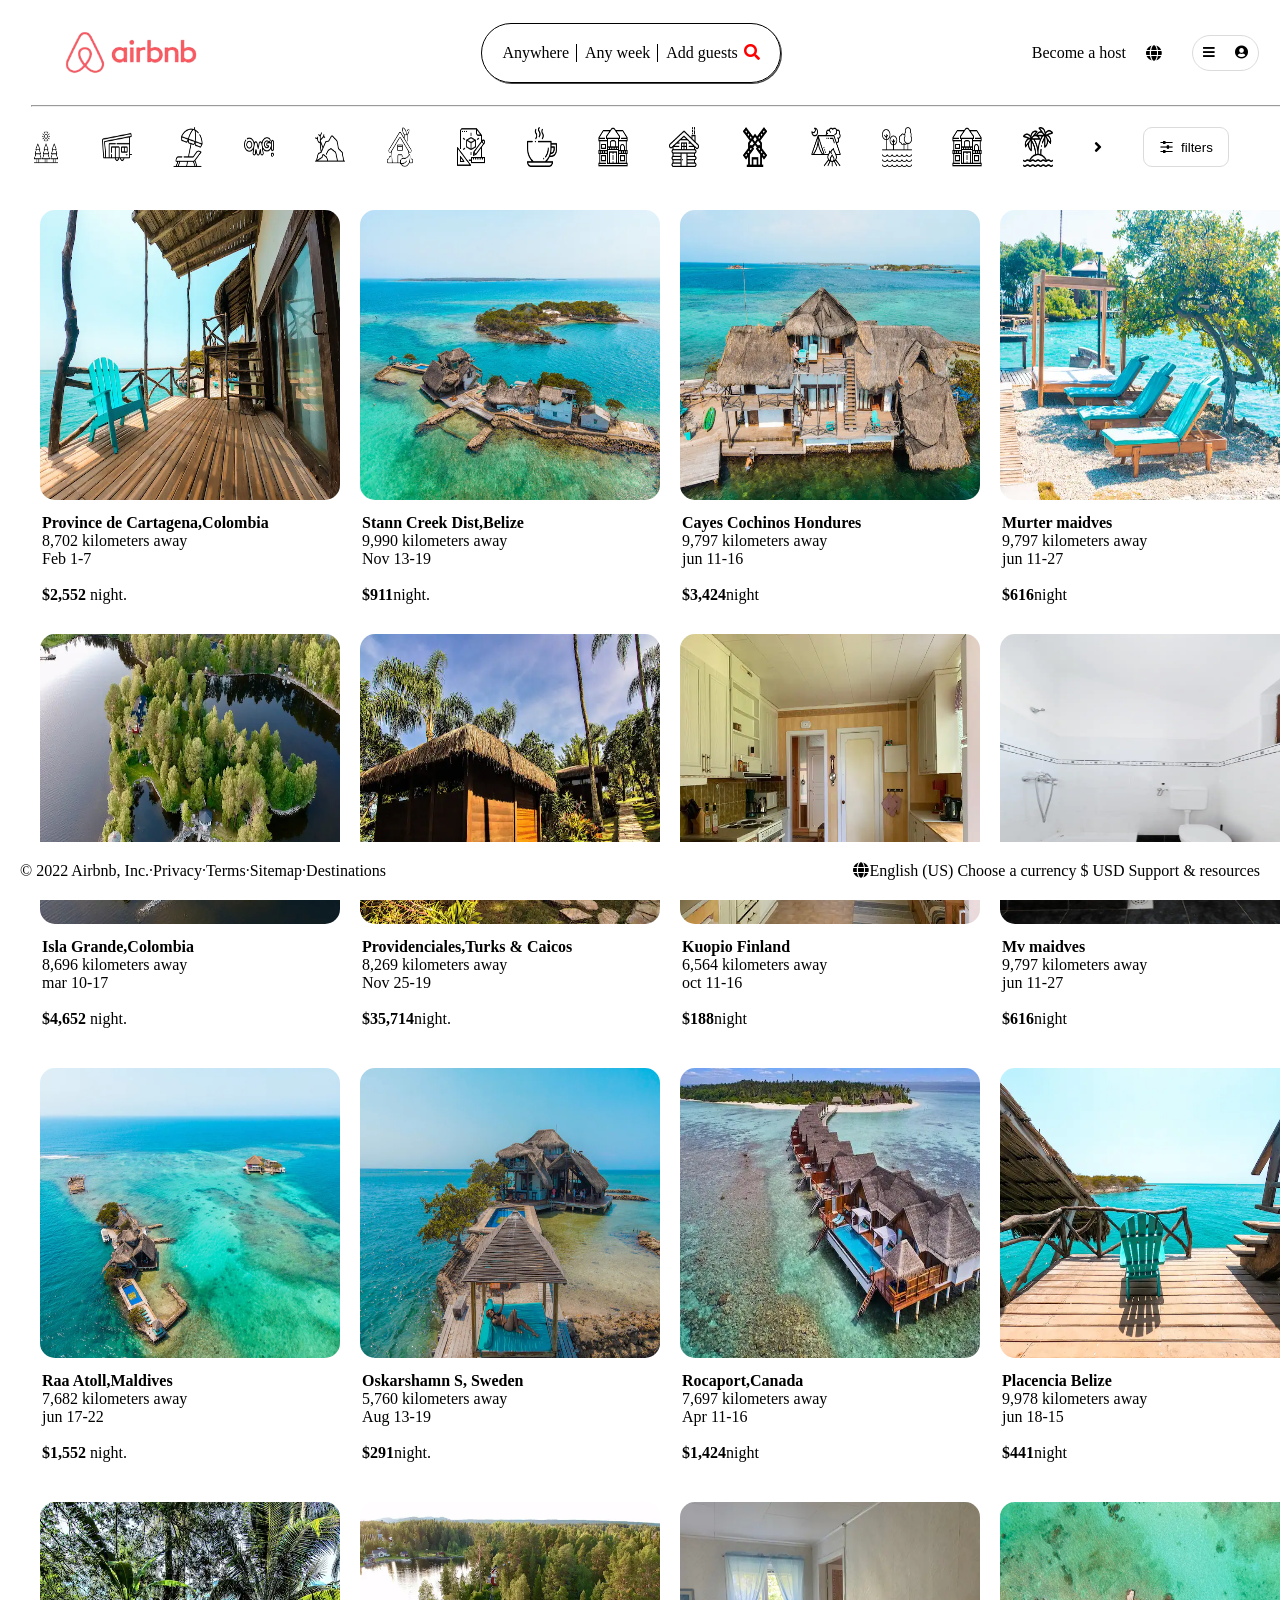
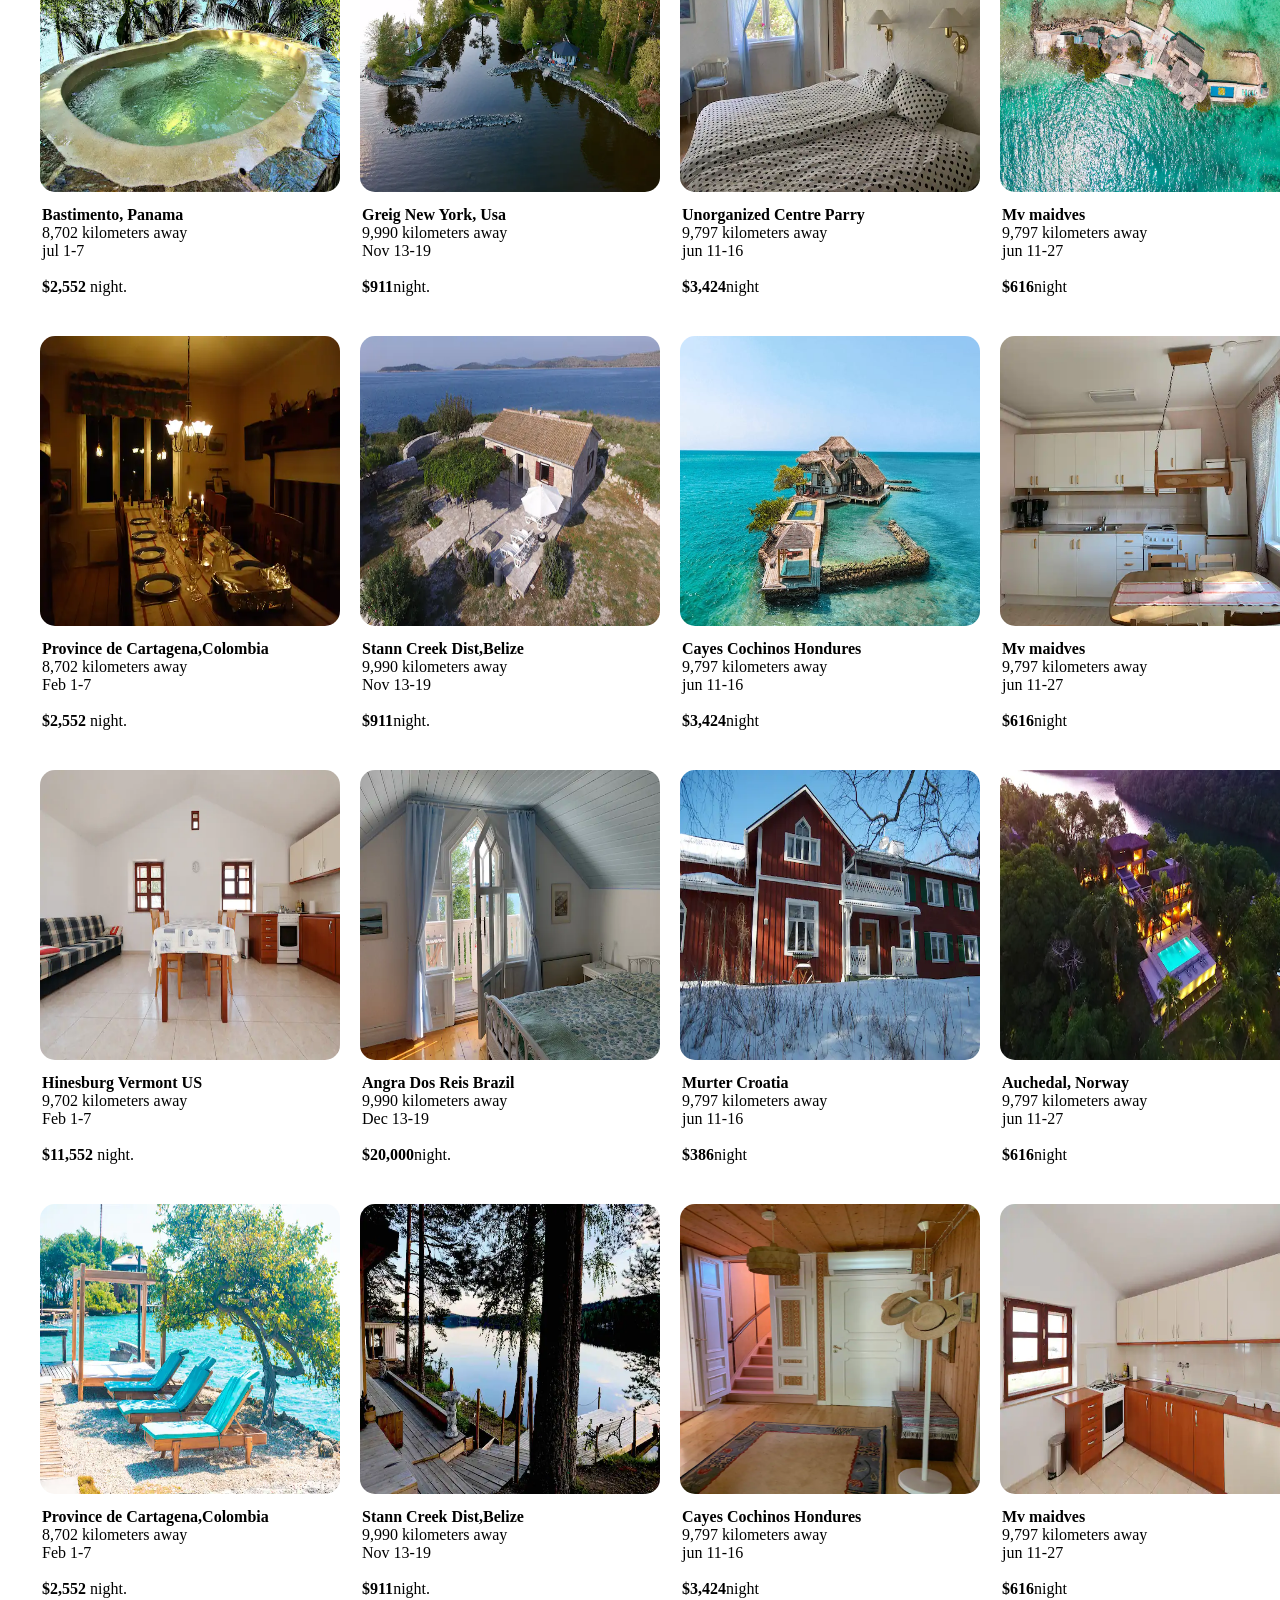
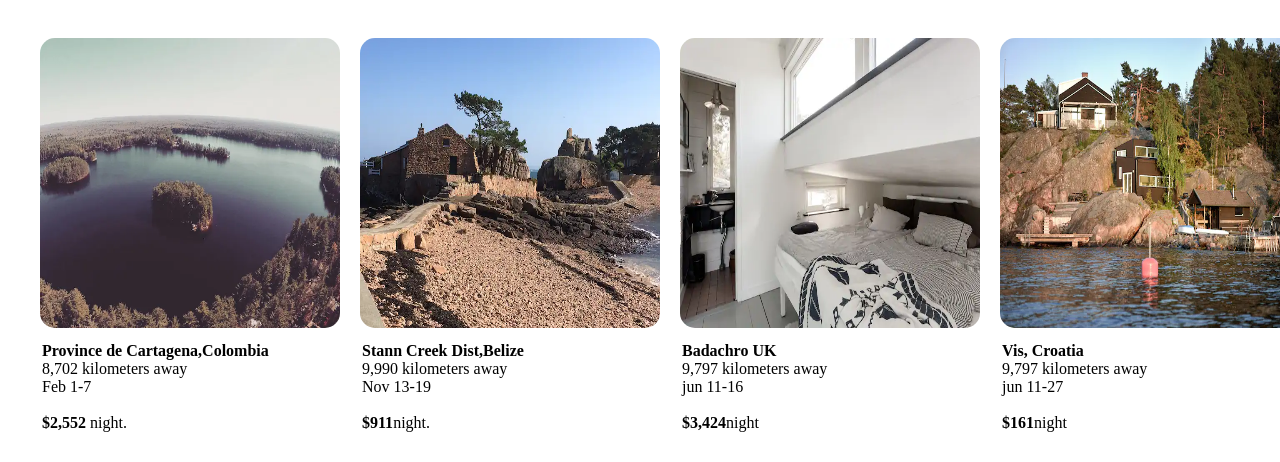
==== commit 7b09b56e: "footer" ====
--- a/index.html
+++ b/index.html
@@ -414,18 +414,20 @@
     </div>
 
     <footer class="footer">
-        <div class="footer1">
-            <p>© 2022 Airbnb, Inc.·Privacy·Terms·Sitemap·Destinations</p>
-        </div>
-
-        <div class="footer2">
-            <i class="fa fa-globe" aria-hidden="true"></i>
-            <p>English (US)
-                Choose a currency
-                $
-                USD
-
-                Support & resources</p>
+        <div class="main-footer">
+            <div class="footer1">
+                <p>© 2022 Airbnb, Inc.·Privacy·Terms·Sitemap·Destinations</p>
+            </div>
+
+            <div class="footer2">
+                <i class="fa fa-globe" aria-hidden="true"></i>
+                <p>English (US)
+                    Choose a currency
+                    $
+                    USD
+
+                    Support & resources</p>
+            </div>
         </div>
     </footer>
 
--- a/css/style.css
+++ b/css/style.css
@@ -113,6 +113,7 @@
     margin-top: 20px;
     margin-left: 30px;
     margin-right: 30px;
+    margin-bottom: 30px;
     justify-content: space-between;
 }
 
@@ -212,26 +213,20 @@
 
 /* responsive */
 
-.footer1 {
-    display: flex;
+.footer {
+    position: fixed;
+    bottom: 0%;
+    margin-top: 40px;
+    width: 100%;
+    background-color: white;
+    padding: 20px 20px;
 }
 
 .footer2 {
     display: flex;
-    justify-content: space-between;
-}
-
-@media(max-width:767px) {
-    .footer-col {
-        width: 50%;
-        margin-bottom: 30px;
-    }
-}
-
-@media(max-width:574px) {
-    .footer-col {
-        width: 100%;
-    }
-}
-
-*/+}
+
+.main-footer {
+    display: flex;
+    justify-content: space-between;
+}
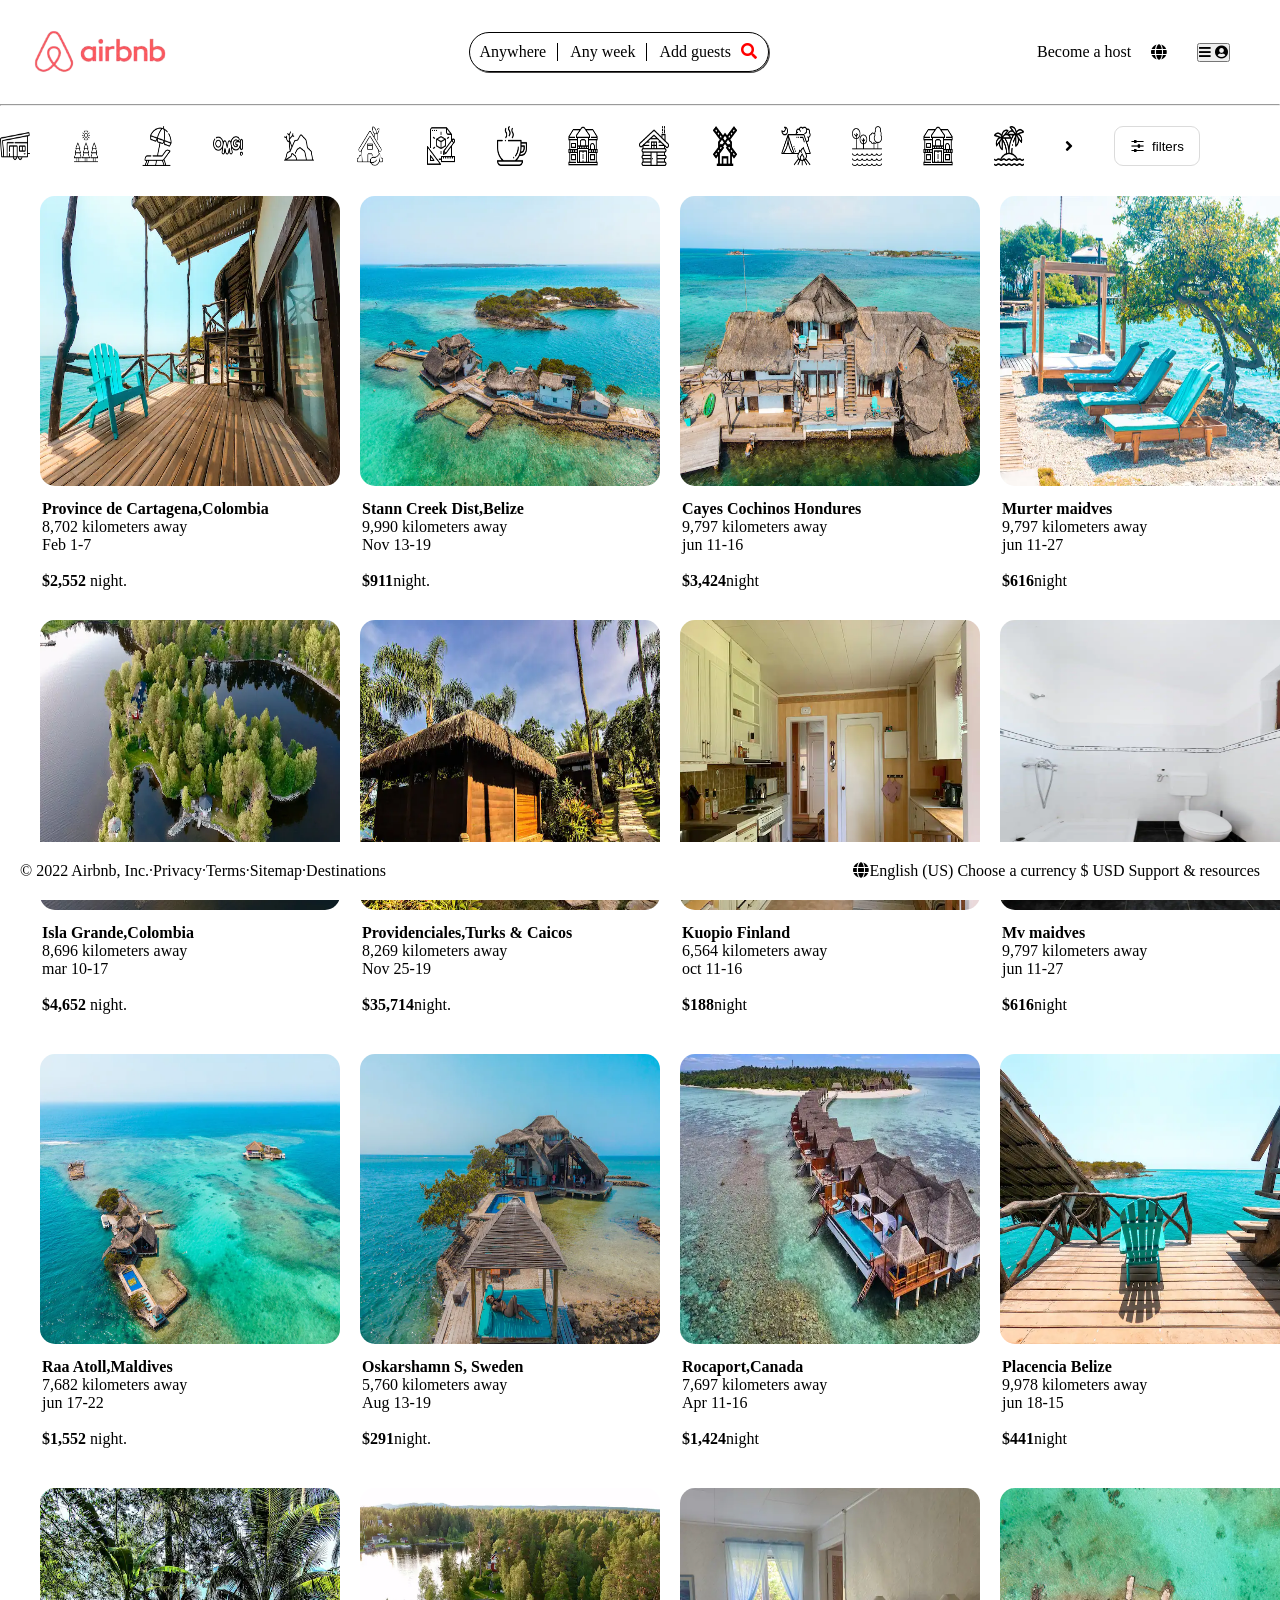
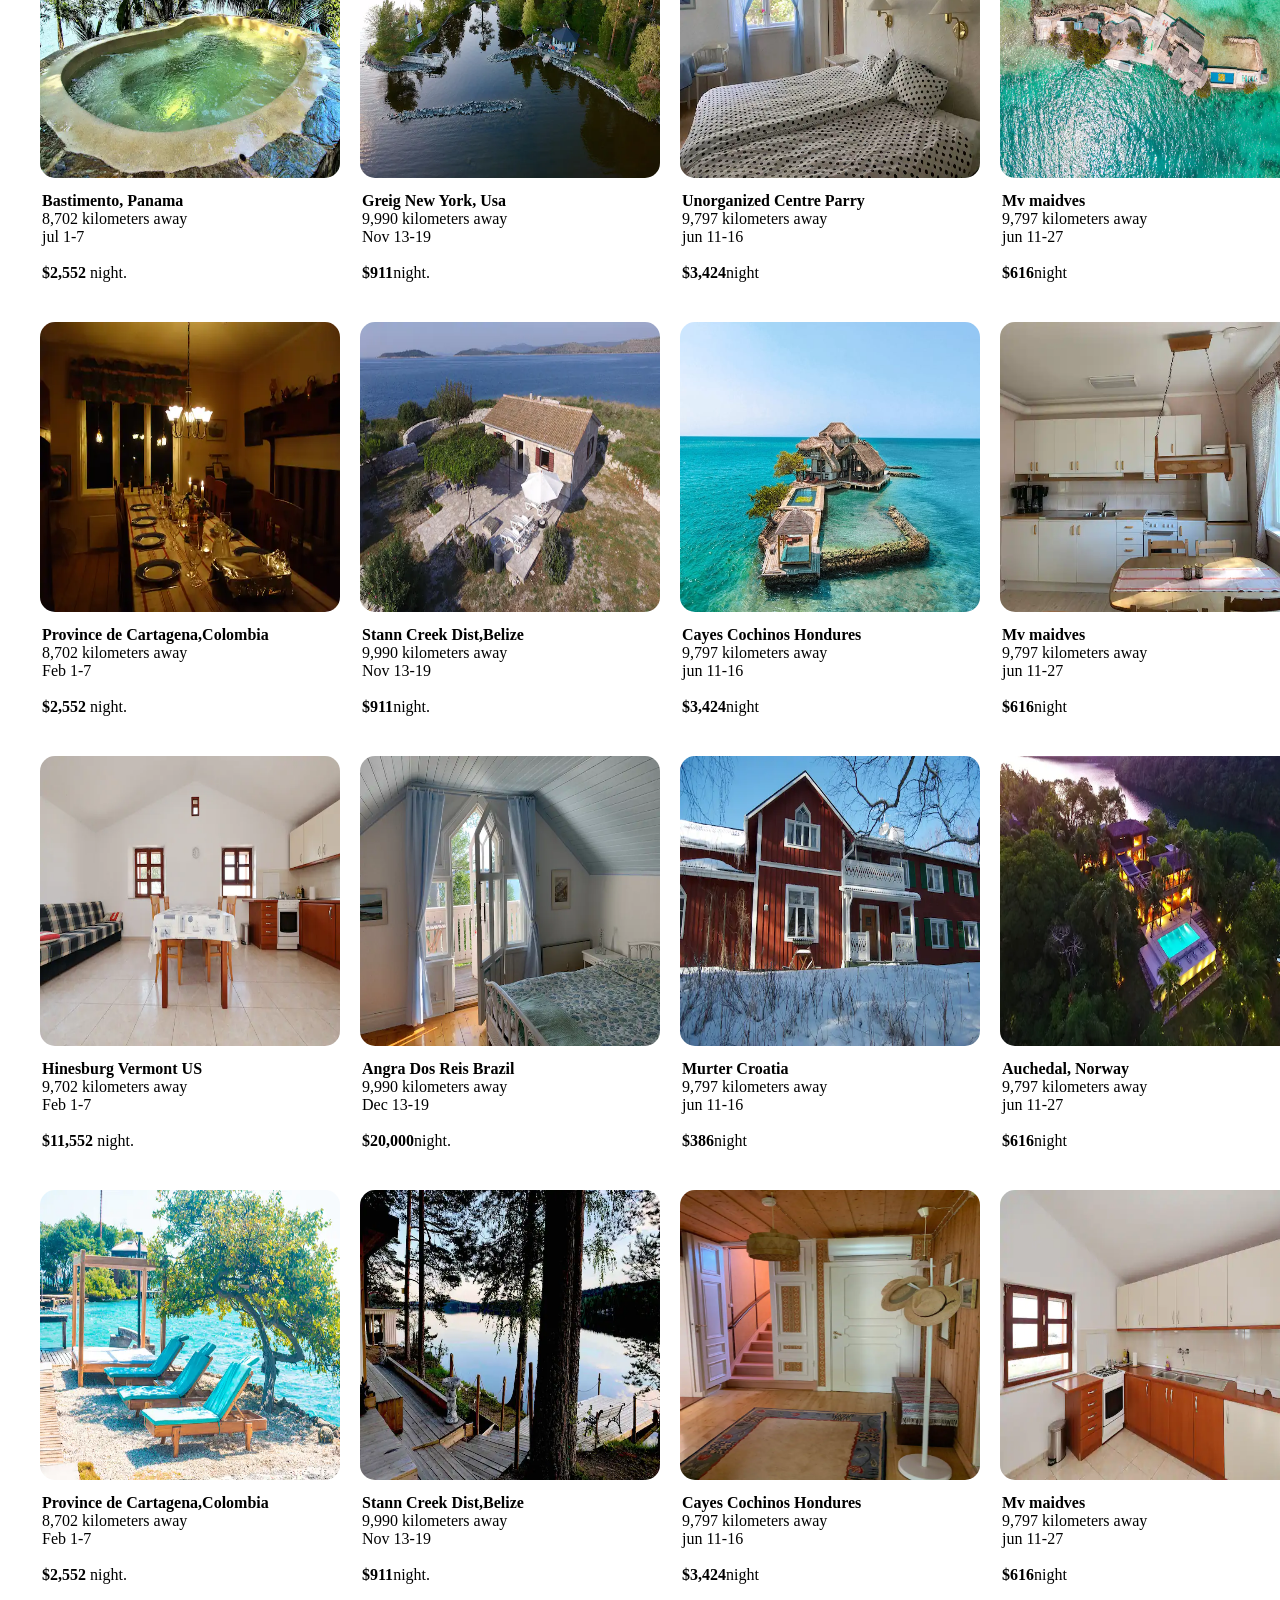
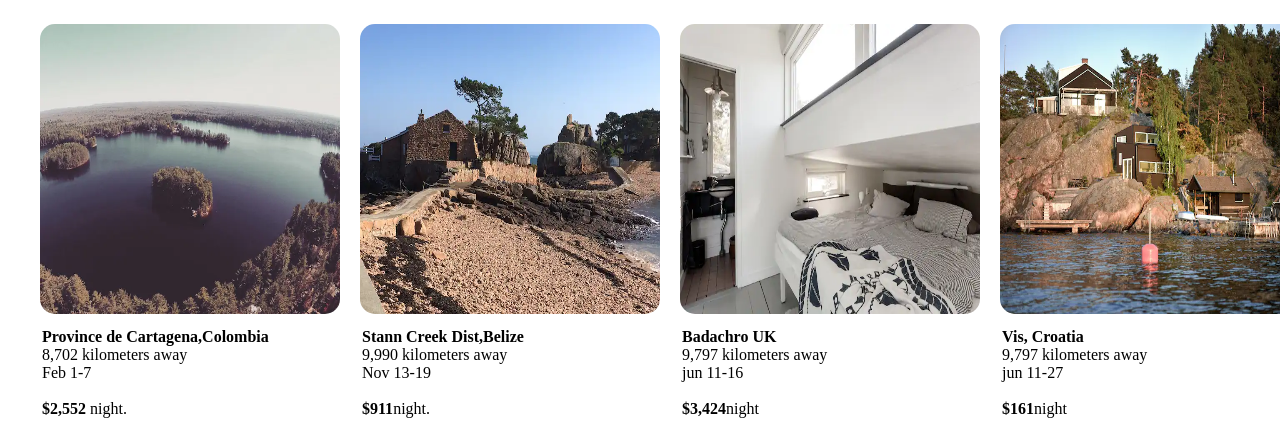
==== commit 47abaa0a: "push" ====
--- a/index.html
+++ b/index.html
@@ -5,8 +5,8 @@
     <meta charset="UTF-8">
     <meta http-equiv="X-UA-Compatible" content="IE=edge">
     <meta name="viewport" content="width=device-width, initial-scale=1.0">
-    <link rel="stylesheet" href="/css/style.css">
-    <link rel="shortcut icon" href="/img/download-removebg-preview.png" type="image/x-icon">
+    <link rel="stylesheet" href="css/style.css">
+    <link rel="shortcut icon" href="img/download-removebg-preview.png" type="image/x-icon">
     <link rel="stylesheet" href="fontawesome-free-5.15.2-web/css/all.css">
     <title>Airbnb</title>
 
@@ -16,15 +16,15 @@
     <div class="navbar">
         <div class="first-layer">
             <div class="logo">
-                <img src="/img/download-removebg-preview (1).png" alt="" width="200px" height="100px">
+                <img src="img/download-removebg-preview (1).png" alt="" width="200px" height="100px">
             </div>
 
             <div class="nav-links">
-                <a href="" class="">Anywhere</a>
+                <a href="#" class="">Anywhere</a>
                 <span class="navlink"></span>
-                <a href="" class=""> Any week</a>
+                <a href="#" class=""> Any week</a>
                 <span class="navlink"></span>
-                <a href="">Add guests</a>
+                <a href="#">Add guests</a>
                 <i class="fa fa-search" aria-hidden="true" style="color: red;"></i>
             </div>
             <div class="new-container">
@@ -44,24 +44,24 @@
         <hr>
         <div class="second-layer">
             <div class="images">
-                <img class="nav-icons" src="/img/trees.png" />
-                <img class="nav-icons" src="/img/tiny-house.png" />
-                <img class="nav-icons" src="/img/sunbed.png" />
-                <img class="nav-icons" src="/img/omg.png" />
-                <img class="nav-icons" src="/img/cave.png" />
-                <img class="nav-icons" src="/img/green-house-removebg-preview.png" />
-                <img class="nav-icons" src="/img/graphic-design.png" />
-                <img class="nav-icons" src="/img/coffee-cup.png" />
-                <img class="nav-icons" src="/img/home.png" />
-                <img class="nav-icons" src="/img/cabin.png">
-                <img class="nav-icons" src="/img/windmill.png" />
-                <img class="nav-icons" src="/img/tent.png" />
-                <img class="nav-icons" src="/img/lake.png" />
-                <img class="nav-icons" src="/img/home.png" />
+                <img class="nav-icons" src="img/tiny-house.png" />
+                <img class="nav-icons" src="img/trees.png" />
+                <img class="nav-icons" src="img/sunbed.png" />
+                <img class="nav-icons" src="img/omg.png" />
+                <img class="nav-icons" src="img/cave.png" />
+                <img class="nav-icons" src="img/green-house-removebg-preview.png" />
+                <img class="nav-icons" src="img/graphic-design.png" />
+                <img class="nav-icons" src="img/coffee-cup.png" />
+                <img class="nav-icons" src="img/home.png" />
+                <img class="nav-icons" src="img/cabin.png">
+                <img class="nav-icons" src="img/windmill.png" />
+                <img class="nav-icons" src="img/tent.png" />
+                <img class="nav-icons" src="img/lake.png" />
+                <img class="nav-icons" src="img/home.png" />
                 <img class="nav-icons" src="img/island.png" />
                 <i class="fa fa-angle-right" aria-hidden="true"></i>
                 <button class="filter-btn">
-                    <img class="filter-icon" src="/img/filter (1).png" alt="" />
+                    <img class="filter-icon" src="img/filter (1).png" alt="" />
                     <p>filters</p>
                 </button>
             </div>
@@ -70,7 +70,10 @@
 
     <div class="container-1">
         <div class="mySlides">
-            <img src="/img/02f03e7a-59e4-40a9-b088-71021603fc66.webp" class="font">
+            <img src="img/02f03e7a-59e4-40a9-b088-71021603fc66.webp" class="font">
+            <!-- <div class="love">
+                <img src="/img/love.png" alt="" height="20px">
+            </div> -->
             <p>
                 <b>Province de Cartagena,Colombia</b><br>
                 8,702 kilometers away <br>
@@ -81,7 +84,7 @@
         </div>
 
         <div class="mySlides">
-            <img src="/img/1db5e3c8-6149-460f-9f23-695d9dd7a468.webp" class="font">
+            <img src="img/1db5e3c8-6149-460f-9f23-695d9dd7a468.webp" class="font">
             <p><b>Stann Creek Dist,Belize</b><br>
                 9,990 kilometers away <br>
                 Nov 13-19
@@ -91,7 +94,7 @@
         </div>
 
         <div class="mySlides">
-            <img src="/img/2d3bdedf-6ffc-4c17-9a3a-a6cb02e2974f.webp" class="font">
+            <img src="img/2d3bdedf-6ffc-4c17-9a3a-a6cb02e2974f.webp" class="font">
             <p><b>Cayes Cochinos Hondures</b><br>
                 9,797 kilometers away <br>
                 jun 11-16
@@ -101,7 +104,7 @@
         </div>
 
         <div class="mySlides">
-            <img src="/img/3ab26b8b-cc4c-4766-ad1a-dfa51538f2ac.webp" class="font">
+            <img src="img/3ab26b8b-cc4c-4766-ad1a-dfa51538f2ac.webp" class="font">
             <p><b>Murter maidves</b><br>
                 9,797 kilometers away <br>
                 jun 11-27
@@ -114,7 +117,7 @@
 
     <div class="container">
         <div class="mySlides">
-            <img src="/img/c0e10c8f-d0c3-4875-bae8-0f664a55bbc6.webp" class="font">
+            <img src="img/c0e10c8f-d0c3-4875-bae8-0f664a55bbc6.webp" class="font">
             <p>
                 <b>Isla Grande,Colombia</b><br>
                 8,696 kilometers away <br>
@@ -125,7 +128,7 @@
         </div>
 
         <div class="mySlides">
-            <img src="/img/eecb330a-2f70-4546-8cc1-e11195409f6b.webp" class="font">
+            <img src="img/eecb330a-2f70-4546-8cc1-e11195409f6b.webp" class="font">
             <p><b>Providenciales,Turks & Caicos</b><br>
                 8,269 kilometers away <br>
                 Nov 25-19
@@ -135,7 +138,7 @@
         </div>
 
         <div class="mySlides">
-            <img src="/img/e3e20bc2-7a51-4d17-bc3c-e04f9df73155.webp" class="font">
+            <img src="img/e3e20bc2-7a51-4d17-bc3c-e04f9df73155.webp" class="font">
             <p><b>Kuopio Finland</b><br>
                 6,564 kilometers away <br>
                 oct 11-16
@@ -145,7 +148,7 @@
         </div>
 
         <div class="mySlides">
-            <img src="/img/e0e9b6a7-aa42-44ce-92d2-edae0b84a7ea.webp" class="font">
+            <img src="img/e0e9b6a7-aa42-44ce-92d2-edae0b84a7ea.webp" class="font">
             <p><b>Mv maidves</b><br>
                 9,797 kilometers away <br>
                 jun 11-27
@@ -157,7 +160,7 @@
 
     <div class="container">
         <div class="mySlides">
-            <img src="/img/df072e91-5a50-4c04-ac97-80aad69ec55d.webp" class="font">
+            <img src="img/df072e91-5a50-4c04-ac97-80aad69ec55d.webp" class="font">
             <p>
                 <b>Raa Atoll,Maldives</b><br>
                 7,682 kilometers away <br>
@@ -168,7 +171,7 @@
         </div>
 
         <div class="mySlides">
-            <img src="/img/da933719-effb-448e-8732-e7fdc5e0951a.webp" class="font">
+            <img src="img/da933719-effb-448e-8732-e7fdc5e0951a.webp" class="font">
             <p><b>Oskarshamn S, Sweden</b><br>
                 5,760 kilometers away <br>
                 Aug 13-19
@@ -178,7 +181,7 @@
         </div>
 
         <div class="mySlides">
-            <img src="/img/d727cf6e-4787-4b38-a86f-0cd8d91d02b2.webp" class="font">
+            <img src="img/d727cf6e-4787-4b38-a86f-0cd8d91d02b2.webp" class="font">
             <p><b>Rocaport,Canada</b><br>
                 7,697 kilometers away <br>
                 Apr 11-16
@@ -188,7 +191,7 @@
         </div>
 
         <div class="mySlides">
-            <img src="/img/ce65e0e2-eeb8-4b4a-a4ae-48a7f37be4fc.webp" class="font">
+            <img src="img/ce65e0e2-eeb8-4b4a-a4ae-48a7f37be4fc.webp" class="font">
             <p><b>Placencia Belize</b><br>
                 9,978 kilometers away <br>
                 jun 18-15
@@ -200,7 +203,7 @@
 
     <div class="container">
         <div class="mySlides">
-            <img src="/img/ccec5463-c9fc-4b2d-850b-d9b15eccf468.webp" class="font">
+            <img src="img/ccec5463-c9fc-4b2d-850b-d9b15eccf468.webp" class="font">
             <p>
                 <b>Bastimento, Panama</b><br>
                 8,702 kilometers away <br>
@@ -211,7 +214,7 @@
         </div>
 
         <div class="mySlides">
-            <img src="/img/bce3df01-38a9-4b81-a7e0-78adf6848d72.webp" class="font">
+            <img src="img/bce3df01-38a9-4b81-a7e0-78adf6848d72.webp" class="font">
             <p><b>Greig New York, Usa</b><br>
                 9,990 kilometers away <br>
                 Nov 13-19
@@ -221,7 +224,7 @@
         </div>
 
         <div class="mySlides">
-            <img src="/img/a604112b-725f-4527-b857-bf537ee2585a.webp" class="font">
+            <img src="img/a604112b-725f-4527-b857-bf537ee2585a.webp" class="font">
             <p><b>Unorganized Centre Parry </b><br>
                 9,797 kilometers away <br>
                 jun 11-16
@@ -231,7 +234,7 @@
         </div>
 
         <div class="mySlides">
-            <img src="/img/9b06d931-4837-46b2-acc3-f5c4d44fc979.webp" class="font">
+            <img src="img/9b06d931-4837-46b2-acc3-f5c4d44fc979.webp" class="font">
             <p><b>Mv maidves</b><br>
                 9,797 kilometers away <br>
                 jun 11-27
@@ -243,7 +246,7 @@
 
     <div class="container">
         <div class="mySlides">
-            <img src="/img/9a9f507e-3307-4628-b4d6-83df2e8604bb.webp" class="font">
+            <img src="img/9a9f507e-3307-4628-b4d6-83df2e8604bb.webp" class="font">
             <p>
                 <b>Province de Cartagena,Colombia</b><br>
                 8,702 kilometers away <br>
@@ -254,7 +257,7 @@
         </div>
 
         <div class="mySlides">
-            <img src="/img/9a913df5-4c6e-4833-b0c4-6f0084666f79.webp" class="font">
+            <img src="img/9a913df5-4c6e-4833-b0c4-6f0084666f79.webp" class="font">
             <p><b>Stann Creek Dist,Belize</b><br>
                 9,990 kilometers away <br>
                 Nov 13-19
@@ -264,7 +267,7 @@
         </div>
 
         <div class="mySlides">
-            <img src="/img/7cf358b9-e8c5-4067-9ac5-014784387e22.jpeg" class="font">
+            <img src="img/7cf358b9-e8c5-4067-9ac5-014784387e22.jpeg" class="font">
             <p><b>Cayes Cochinos Hondures</b><br>
                 9,797 kilometers away <br>
                 jun 11-16
@@ -274,7 +277,7 @@
         </div>
 
         <div class="mySlides">
-            <img src="/img/722a6794-f208-478c-a104-9711003e6615.webp" class="font">
+            <img src="img/722a6794-f208-478c-a104-9711003e6615.webp" class="font">
             <p><b>Mv maidves</b><br>
                 9,797 kilometers away <br>
                 jun 11-27
@@ -286,7 +289,7 @@
 
     <div class="container">
         <div class="mySlides">
-            <img src="/img/57fd9c4e-b632-4569-ac5f-b3bc3eab3644.webp" class="font">
+            <img src="img/57fd9c4e-b632-4569-ac5f-b3bc3eab3644.webp" class="font">
             <p>
                 <b>Hinesburg Vermont US</b><br>
                 9,702 kilometers away <br>
@@ -297,7 +300,7 @@
         </div>
 
         <div class="mySlides">
-            <img src="/img/4beaa158-621c-42dc-9941-d9605e252db4.webp" class="font">
+            <img src="img/4beaa158-621c-42dc-9941-d9605e252db4.webp" class="font">
             <p><b>Angra Dos Reis Brazil</b><br>
                 9,990 kilometers away <br>
                 Dec 13-19
@@ -307,7 +310,7 @@
         </div>
 
         <div class="mySlides">
-            <img src="/img/4b67a4b2-7f76-4bc0-b8cb-5a1ca67882e5.webp" class="font">
+            <img src="img/4b67a4b2-7f76-4bc0-b8cb-5a1ca67882e5.webp" class="font">
             <p><b>Murter Croatia</b><br>
                 9,797 kilometers away <br>
                 jun 11-16
@@ -317,7 +320,7 @@
         </div>
 
         <div class="mySlides">
-            <img src="/img/3e37a3ee-6471-4356-b7ca-6856ab59b104.webp" class="font">
+            <img src="img/3e37a3ee-6471-4356-b7ca-6856ab59b104.webp" class="font">
             <p><b>Auchedal, Norway</b><br>
                 9,797 kilometers away <br>
                 jun 11-27
@@ -329,7 +332,7 @@
 
     <div class="container">
         <div class="mySlides">
-            <img src="/img/3ab26b8b-cc4c-4766-ad1a-dfa51538f2ac.webp" class="font">
+            <img src="img/3ab26b8b-cc4c-4766-ad1a-dfa51538f2ac.webp" class="font">
             <p>
                 <b>Province de Cartagena,Colombia</b><br>
                 8,702 kilometers away <br>
@@ -340,7 +343,7 @@
         </div>
 
         <div class="mySlides">
-            <img src="/img/1c5fbd87-85c3-4ca6-8629-f8a2bac13b50.webp" class="font">
+            <img src="img/1c5fbd87-85c3-4ca6-8629-f8a2bac13b50.webp" class="font">
             <p><b>Stann Creek Dist,Belize</b><br>
                 9,990 kilometers away <br>
                 Nov 13-19
@@ -350,7 +353,7 @@
         </div>
 
         <div class="mySlides">
-            <img src="/img/0894e3d8-731d-47e9-93be-17e9332cf262.webp" class="font">
+            <img src="img/0894e3d8-731d-47e9-93be-17e9332cf262.webp" class="font">
             <p><b>Cayes Cochinos Hondures</b><br>
                 9,797 kilometers away <br>
                 jun 11-16
@@ -360,7 +363,7 @@
         </div>
 
         <div class="mySlides">
-            <img src="/img/08727760-f841-4077-a03e-2c0540eaa246.webp" class="font">
+            <img src="img/08727760-f841-4077-a03e-2c0540eaa246.webp" class="font">
             <p><b>Mv maidves</b><br>
                 9,797 kilometers away <br>
                 jun 11-27
@@ -372,7 +375,7 @@
 
     <div class="container">
         <div class="mySlides">
-            <img src="/img/image1.webp" class="font">
+            <img src="img/image1.webp" class="font">
             <p>
                 <b>Province de Cartagena,Colombia</b><br>
                 8,702 kilometers away <br>
@@ -383,7 +386,7 @@
         </div>
 
         <div class="mySlides">
-            <img src="/img/image2.webp" class="font">
+            <img src="img/image2.webp" class="font">
             <p><b>Stann Creek Dist,Belize</b><br>
                 9,990 kilometers away <br>
                 Nov 13-19
@@ -393,7 +396,7 @@
         </div>
 
         <div class="mySlides">
-            <img src="/img/image3.webp" class="font">
+            <img src="img/image3.webp" class="font">
             <p><b>Badachro UK</b><br>
                 9,797 kilometers away <br>
                 jun 11-16
@@ -403,7 +406,7 @@
         </div>
 
         <div class="mySlides">
-            <img src="/img/image4.webp" class="font">
+            <img src="img/image4.webp" class="font">
             <p><b>Vis, Croatia</b><br>
                 9,797 kilometers away <br>
                 jun 11-27
--- a/css/style.css
+++ b/css/style.css
@@ -4,7 +4,7 @@
     box-sizing: border-box;
 }
 
-.navbar {
+.navbar-lg {
     margin-right: 30px;
     margin-left: 30px;
     box-shadow: rgb(158, 155, 155);
@@ -12,7 +12,7 @@
 
 }
 
-.navbar {
+.navbar-lg {
     background-color: white;
     width: 100%;
     top: 0%;
@@ -25,12 +25,16 @@
     align-items: center;
 }
 
+.love {
+    margin-right: 50px;
+}
+
 .nav-links {
     display: flex;
     justify-content: space-between;
     box-shadow: 1px 1px rgb(71, 70, 70);
     width: 300px;
-    padding: 20px 20px;
+    padding: 10px 10px;
     border: 1px solid;
     border-radius: 90px;
     box-shadow: rgb(204, 197, 197);
@@ -57,7 +61,7 @@
     margin-right: 50px;
 }
 
-.btn-navbar {
+.btn-navbar-lg {
     display: flex;
     justify-content: space-around;
     /* gap: 20px; */
@@ -130,88 +134,11 @@
 
 .container-1 {
     display: flex;
-    margin-top: 200px;
+    /* margin-top: 200px; */
     margin-left: 30px;
     margin-right: 30px;
     justify-content: space-between;
-    /* font-family: 'Poppins', sans-serif;
-    line-height: 1-9; */
 }
-
-/* 
-@import url('https://fonts.googleapis.com/css2?family=Poppins:wght@300;400;700;900&display=swap');
-
-body {
-    line-height: 1-5;
-    font-family: 'Poppins', sans-serif;
-}
-
-.container-f {
-    max-width: 1170px;
-    background-color: whitesmoke;
-    margin: auto;
-}
-
-.row {
-    display: flex;
-    flex-wrap: wrap;
-}
-
-ul {
-    list-style: none;
-}
-
-.footer {
-    padding-right: 30px;
-    padding-left: 30px;
-}
-
-.footer-col {
-    width: 25%;
-    padding: 0 15px;
-}
-
-.footer-col h4 {
-    font-size: 18px;
-    margin-bottom: 10px;
-    text-transform: capitalize;
-    font-weight: 500;
-    position: relative;
-}
-
-.footer-col h4::before {
-    content: '';
-    position: absolute;
-    left: 0;
-    bottom: -4px;
-    background-color: gray;
-    height: 2px;
-    box-sizing: border-box;
-    width: 50px;
-}
-
-.footer-col ul li:not(:last-child) {
-    margin-bottom: 20px;
-}
-
-.footer-col ul li a {
-    font-size: 16px;
-    text-transform: capitalize;
-    color: gray;
-    text-decoration: none;
-    font-weight: 300;
-    color: black;
-    display: block;
-    transition: all 0.3s ease;
-}
-
-
-.footer-col ul li a:hover {
-    color: #ffffff;
-    padding-left: 8px;
-}
-
-/* responsive */
 
 .footer {
     position: fixed;
@@ -229,4 +156,16 @@
 .main-footer {
     display: flex;
     justify-content: space-between;
+}
+
+/* responsive */
+
+@media only screen and (max-width: 743px) {
+    .first-layer {
+        display: none;
+    }
+
+    hr {
+        display: none;
+    }
 }
